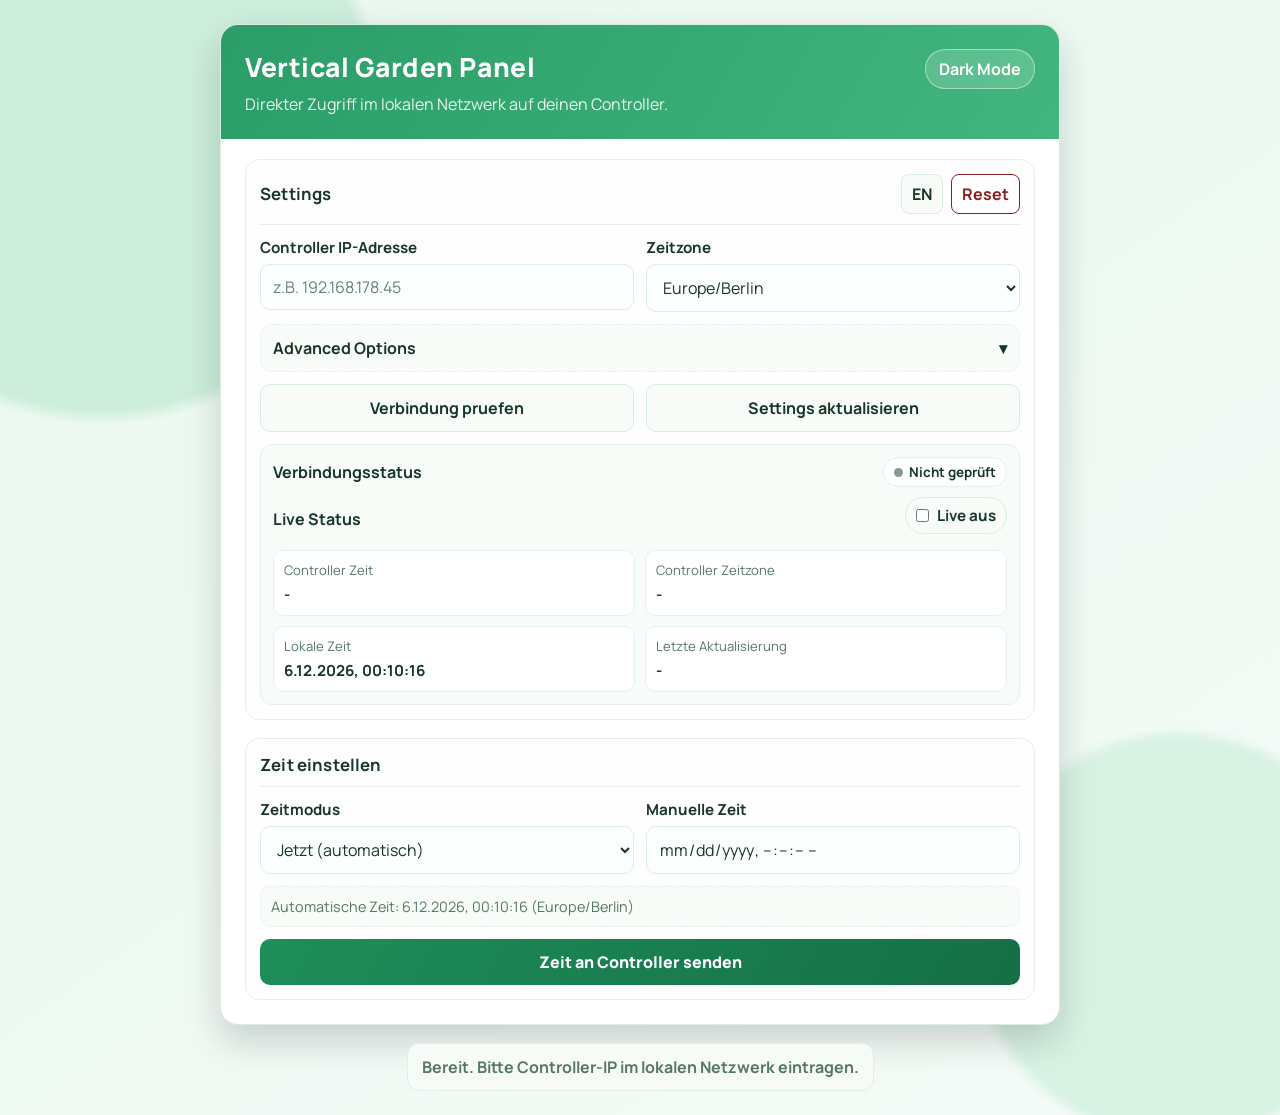
==== vertical-garden-code/frontend/index.html @ 89e0c292 "added frontend code for vertical garden project" ====
<!DOCTYPE html>
<html lang="de">
<head>
    <meta charset="UTF-8">
    <meta name="viewport" content="width=device-width, initial-scale=1.0">
    <title>Vertical Garden Panel</title>
    <link rel="preconnect" href="https://fonts.googleapis.com">
    <link rel="preconnect" href="https://fonts.gstatic.com" crossorigin>
    <link href="https://fonts.googleapis.com/css2?family=Manrope:wght@500;700;800&display=swap" rel="stylesheet">
    <link rel="stylesheet" href="./styles.css">
</head>
<body>
    <section class="panel">
        <header class="panel-header">
            <div class="panel-header-main">
                <h1 id="titleText">Vertical Garden Panel</h1>
                <p id="subtitleText">Direkter Zugriff im lokalen Netzwerk auf deinen Controller.</p>
            </div>
            <button id="themeToggle" class="theme-toggle" type="button">Dark Mode</button>
        </header>

        <main class="panel-body">
            <section class="section">
                <div class="section-title">
                    <h2 id="settingsTitle">Settings</h2>
                    <div class="tools">
                        <button id="languageToggle" class="secondary tiny-button" type="button">DE / EN</button>
                        <button id="resetButton" class="danger-button" type="button">Reset</button>
                    </div>
                </div>

                <div class="row">
                    <div>
                        <label id="ipLabel" for="ipInput">Controller IP-Adresse</label>
                        <input id="ipInput" type="text" placeholder="z.B. 192.168.178.45" autocomplete="off">
                    </div>
                    <div>
                        <label id="timezoneLabel" for="timezoneInput">Zeitzone</label>
                        <select id="timezoneInput"></select>
                    </div>
                </div>

                <div class="advanced-panel">
                    <button id="advancedToggle" class="advanced-toggle" type="button">
                        <strong id="advancedTitle">Advanced Options</strong>
                        <span id="advancedChevron">▾</span>
                    </button>
                    <div id="advancedContent" class="advanced-content" hidden>
                        <div class="row">
                            <label class="port-toggle" for="portEnabled">
                                <input id="portEnabled" type="checkbox">
                                <span id="portEnabledLabel">Custom Port verwenden</span>
                            </label>
                            <div>
                                <label id="portLabel" for="portInput">Custom Port</label>
                                <input id="portInput" type="number" min="1" max="65535" placeholder="80" value="80" disabled>
                            </div>
                        </div>
                        <div class="row">
                            <label class="rate-toggle" for="liveRateEnabled">
                                <input id="liveRateEnabled" type="checkbox">
                                <span id="liveRateEnabledLabel">Eigene Live-Rate verwenden</span>
                            </label>
                            <div>
                                <label id="liveIntervalLabel" for="liveIntervalInput">Live-Intervall (ms)</label>
                                <input id="liveIntervalInput" type="number" min="250" step="50" value="500" disabled>
                            </div>
                        </div>
                    </div>
                </div>

                <div class="row">
                    <button id="connectBtn" class="secondary" type="button">Verbindung prüfen</button>
                    <button id="refreshControllerBtn" class="secondary" type="button">Status aktualisieren</button>
                </div>

                <div class="connection-panel">
                    <div class="connection-row">
                        <strong>Verbindungsstatus</strong>
                        <span id="connectionBadge" class="badge"><span id="connectionDot" class="dot"></span><span id="connectionText">Nicht geprüft</span></span>
                    </div>
                    <div class="live-state">
                        <strong id="liveStatusTitle">Live Status</strong>
                        <label class="pill-toggle" for="liveStatusToggle">
                            <input id="liveStatusToggle" type="checkbox">
                            <span id="liveStatusToggleText">Live aus</span>
                        </label>
                    </div>

                    <div class="controller-grid">
                        <div class="info-card"><span class="k">Controller Zeit</span><span id="ctrlTime" class="v">-</span></div>
                        <div class="info-card"><span class="k">Controller Zeitzone</span><span id="ctrlTimezone" class="v">-</span></div>
                        <div class="info-card"><span class="k">Lokale Zeit</span><span id="ctrlLocal" class="v">-</span></div>
                        <div class="info-card"><span class="k">Letzte Aktualisierung</span><span id="ctrlUpdated" class="v">-</span></div>
                    </div>

                </div>
            </section>

            <section class="section">
                <div class="section-title">
                    <h2 id="timeTitle">Zeit einstellen</h2>
                </div>

                <div class="row">
                    <div>
                        <label id="timeModeLabel" for="timeMode">Zeitmodus</label>
                        <select id="timeMode">
                            <option value="now">Jetzt (automatisch)</option>
                            <option value="manual">Manuell einstellen</option>
                        </select>
                    </div>
                    <div>
                        <label id="manualTimeLabel" for="manualTime">Manuelle Zeit</label>
                        <input id="manualTime" type="datetime-local" step="1" disabled>
                    </div>
                </div>

                <div id="autoNowPreview" class="auto-preview">
                    <span id="autoNowText">Automatische Zeit: -</span>
                </div>

                <div class="row single">
                    <button id="syncBtn" type="button">Zeit an Controller senden</button>
                </div>
            </section>
        </main>
    </section>

    <div id="globalStatus" class="global-status" aria-live="polite">Bereit. Bitte Controller-IP im lokalen Netzwerk eintragen.</div>

    <script src="./app.js"></script>
</body>
</html>
---- vertical-garden-code/frontend/styles.css ----
:root {
    --bg-1: #e9f7ef;
    --bg-2: #f5fbf8;
    --card: #ffffff;
    --text: #183529;
    --subtle: #567768;
    --brand: #1e8e5a;
    --brand-dark: #156f46;
    --border: #d9ede2;
    --line: #e6f1eb;
    --soft: #f7fcf9;
    --field: #fbfffd;
    --bubble-1: #cdeedb;
    --bubble-2: #d8f2e3;
    --ok: #0c7a43;
    --warn: #9a3f13;
    --error: #8b1e1e;
    --dot-idle: #86988f;
    --dot-ok: #1ea65f;
    --dot-error: #d14b4b;
    --status-bg: #f2f9f5;
    --status-border: #d7ecdf;
    --status-warn-bg: #fff7ef;
    --status-warn-border: #f3dbc8;
    --status-error-bg: #fff1f1;
    --status-error-border: #f3d1d1;
    --status-muted-bg: #f6fbf8;
    --status-muted-border: #e2eee8;
}

html[data-theme="dark"] {
    --bg-1: #13221c;
    --bg-2: #111a17;
    --card: #1a2521;
    --text: #e6f2ec;
    --subtle: #a7c1b6;
    --brand: #33a26b;
    --brand-dark: #1f7b4f;
    --border: #2c3c36;
    --line: #2a3933;
    --soft: #1f2b26;
    --field: #24332d;
    --bubble-1: #1d332a;
    --bubble-2: #223a31;
    --ok: #63d79a;
    --warn: #f1b06e;
    --error: #ff9b9b;
    --dot-idle: #8aa499;
    --dot-ok: #6be2a4;
    --dot-error: #ff9b9b;
    --status-bg: #203229;
    --status-border: #2d4438;
    --status-warn-bg: #3a2d1f;
    --status-warn-border: #5d4730;
    --status-error-bg: #3a2121;
    --status-error-border: #5c3232;
    --status-muted-bg: #1d2c26;
    --status-muted-border: #2c4037;
}

* {
    box-sizing: border-box;
}

body {
    margin: 0;
    min-height: 100vh;
    font-family: "Manrope", "Segoe UI", sans-serif;
    color: var(--text);
    background:
        radial-gradient(circle at 8% 12%, var(--bubble-1) 0 18%, transparent 19%),
        radial-gradient(circle at 92% 84%, var(--bubble-2) 0 13%, transparent 14%),
        linear-gradient(145deg, var(--bg-1), var(--bg-2));
    display: grid;
    place-items: center;
    padding: 24px;
}

.panel {
    width: 100%;
    max-width: 840px;
    background: var(--card);
    border: 1px solid var(--border);
    border-radius: 18px;
    box-shadow: 0 16px 36px rgba(10, 30, 20, 0.18);
    overflow: hidden;
}

.panel-header {
    padding: 24px;
    background: linear-gradient(120deg, #2a9d68, #43b67f);
    color: #ffffff;
    display: flex;
    align-items: flex-start;
    justify-content: space-between;
    gap: 14px;
}

.panel-header-main {
    max-width: 620px;
}

.panel-header h1 {
    margin: 0;
    font-size: 1.65rem;
    font-weight: 800;
    letter-spacing: 0.02em;
}

.panel-header p {
    margin: 8px 0 0;
    opacity: 0.9;
}

.theme-toggle {
    width: auto;
    border: 1px solid rgba(255, 255, 255, 0.45);
    background: rgba(255, 255, 255, 0.16);
    color: #ffffff;
    border-radius: 999px;
    padding: 8px 13px;
    font-weight: 700;
}

.theme-toggle:hover {
    filter: brightness(1.08);
}

.panel-body {
    padding: 20px 24px 24px;
    display: grid;
    gap: 18px;
}

.global-status {
    margin: 18px 24px 0;
    border-radius: 12px;
    padding: 12px 14px;
    font-weight: 700;
    background: var(--status-muted-bg);
    border: 1px solid var(--status-muted-border);
    color: var(--subtle);
}

.row {
    display: grid;
    grid-template-columns: 1fr 1fr;
    gap: 12px;
}

.row.three {
    grid-template-columns: 1fr 1fr 1fr;
}

.row.single {
    grid-template-columns: 1fr;
}

label {
    display: block;
    margin-bottom: 6px;
    font-weight: 700;
    font-size: 0.95rem;
}

input,
select,
button {
    width: 100%;
    border-radius: 10px;
    border: 1px solid var(--border);
    font: inherit;
}

input,
select {
    padding: 11px 12px;
    color: var(--text);
    background: var(--field);
}

input::placeholder {
    color: var(--subtle);
    opacity: 0.9;
}

input:focus,
select:focus {
    outline: 2px solid #b8e4cc;
    border-color: #8ed2af;
}

button {
    padding: 12px 14px;
    font-weight: 800;
    border: 0;
    color: #ffffff;
    background: linear-gradient(120deg, var(--brand), var(--brand-dark));
    cursor: pointer;
    transition: transform 0.12s ease, filter 0.12s ease;
}

.secondary {
    color: var(--text);
    background: var(--soft);
    border: 1px solid var(--border);
    font-weight: 700;
}

button:hover {
    transform: translateY(-1px);
    filter: brightness(1.03);
}

button:disabled {
    opacity: 0.7;
    cursor: wait;
    transform: none;
}

.section {
    border: 1px solid var(--line);
    border-radius: 14px;
    padding: 14px;
    display: grid;
    gap: 12px;
    background: color-mix(in srgb, var(--card), var(--soft) 30%);
}

.section-title {
    display: flex;
    align-items: baseline;
    justify-content: space-between;
    gap: 12px;
    padding-bottom: 10px;
    border-bottom: 1px solid var(--line);
}

.section-title h2 {
    margin: 0;
    font-size: 1.05rem;
    letter-spacing: 0.01em;
}

.section-title .tools {
    display: inline-flex;
    align-items: center;
    gap: 8px;
    flex-wrap: wrap;
}

.pill-toggle {
    display: inline-flex;
    align-items: center;
    gap: 8px;
    border: 1px solid var(--border);
    background: var(--soft);
    border-radius: 999px;
    padding: 7px 10px;
    font-weight: 700;
    color: var(--text);
}

.pill-toggle input {
    width: auto;
    margin: 0;
    accent-color: var(--brand);
}

.connection-panel {
    border: 1px solid var(--line);
    background: var(--soft);
    border-radius: 12px;
    padding: 12px;
    display: grid;
    gap: 10px;
}

.connection-row {
    display: flex;
    align-items: center;
    justify-content: space-between;
    gap: 10px;
    flex-wrap: wrap;
}

.badge {
    display: inline-flex;
    align-items: center;
    gap: 6px;
    border-radius: 999px;
    border: 1px solid var(--line);
    background: var(--card);
    padding: 5px 10px;
    font-size: 0.84rem;
    font-weight: 700;
}

.dot {
    width: 9px;
    height: 9px;
    border-radius: 50%;
    background: var(--dot-idle);
}

.dot.ok {
    background: var(--dot-ok);
}

.dot.error {
    background: var(--dot-error);
}

.controller-grid {
    display: grid;
    grid-template-columns: repeat(2, minmax(0, 1fr));
    gap: 10px;
}

.info-card {
    border: 1px solid var(--line);
    border-radius: 10px;
    padding: 10px;
    background: var(--card);
}

.info-card .k {
    display: block;
    color: var(--subtle);
    font-size: 0.82rem;
    margin-bottom: 4px;
}

.info-card .v {
    font-size: 0.95rem;
    font-weight: 700;
    word-break: break-word;
}

.auto-preview {
    border: 1px dashed var(--line);
    border-radius: 10px;
    padding: 10px;
    font-size: 0.9rem;
    color: var(--subtle);
    background: var(--soft);
}

.status {
    border-radius: 10px;
    padding: 11px 12px;
    font-weight: 700;
    background: var(--status-bg);
    border: 1px solid var(--status-border);
    color: var(--ok);
    min-height: 46px;
    display: grid;
    align-content: center;
}

.status.warn {
    background: var(--status-warn-bg);
    border-color: var(--status-warn-border);
    color: var(--warn);
}

.status.error {
    background: var(--status-error-bg);
    border-color: var(--status-error-border);
    color: var(--error);
}

.status.muted {
    color: var(--subtle);
    background: var(--status-muted-bg);
    border-color: var(--status-muted-border);
}

.advanced-panel {
    border: 1px dashed var(--line);
    border-radius: 12px;
    padding: 12px;
    display: grid;
    gap: 12px;
    background: var(--soft);
}

.advanced-toggle {
    display: flex;
    align-items: center;
    justify-content: space-between;
    gap: 12px;
    width: 100%;
    background: transparent;
    color: var(--text);
    border: 0;
    padding: 0;
}

.advanced-content[hidden] {
    display: none;
}

.rate-toggle {
    display: inline-flex;
    align-items: center;
    gap: 8px;
    font-weight: 700;
    color: var(--text);
}

.rate-toggle input {
    width: 16px;
    height: 16px;
    margin: 0;
    accent-color: var(--brand);
}

.port-toggle {
    display: inline-flex;
    align-items: center;
    gap: 8px;
    font-weight: 700;
    color: var(--text);
}

.port-toggle input {
    width: 16px;
    height: 16px;
    margin: 0;
    accent-color: var(--brand);
}

.live-inline {
    display: inline-flex;
    align-items: center;
    gap: 8px;
}

.live-inline input {
    width: auto;
    margin: 0;
    accent-color: var(--brand);
}

.live-state {
    display: flex;
    align-items: center;
    justify-content: space-between;
    gap: 10px;
    flex-wrap: wrap;
}

.tiny-button {
    width: auto;
    justify-self: start;
    padding: 8px 10px;
    border-radius: 8px;
    font-weight: 700;
}

.danger-button {
    width: auto;
    justify-self: start;
    padding: 8px 10px;
    border-radius: 8px;
    font-weight: 700;
    color: var(--error);
    background: transparent;
    border: 1px solid var(--error);
}

@media (max-width: 680px) {
    .row {
        grid-template-columns: 1fr;
    }

    .row.three {
        grid-template-columns: 1fr;
    }

    .controller-grid {
        grid-template-columns: 1fr;
    }

    .panel-header {
        flex-direction: column;
    }
}
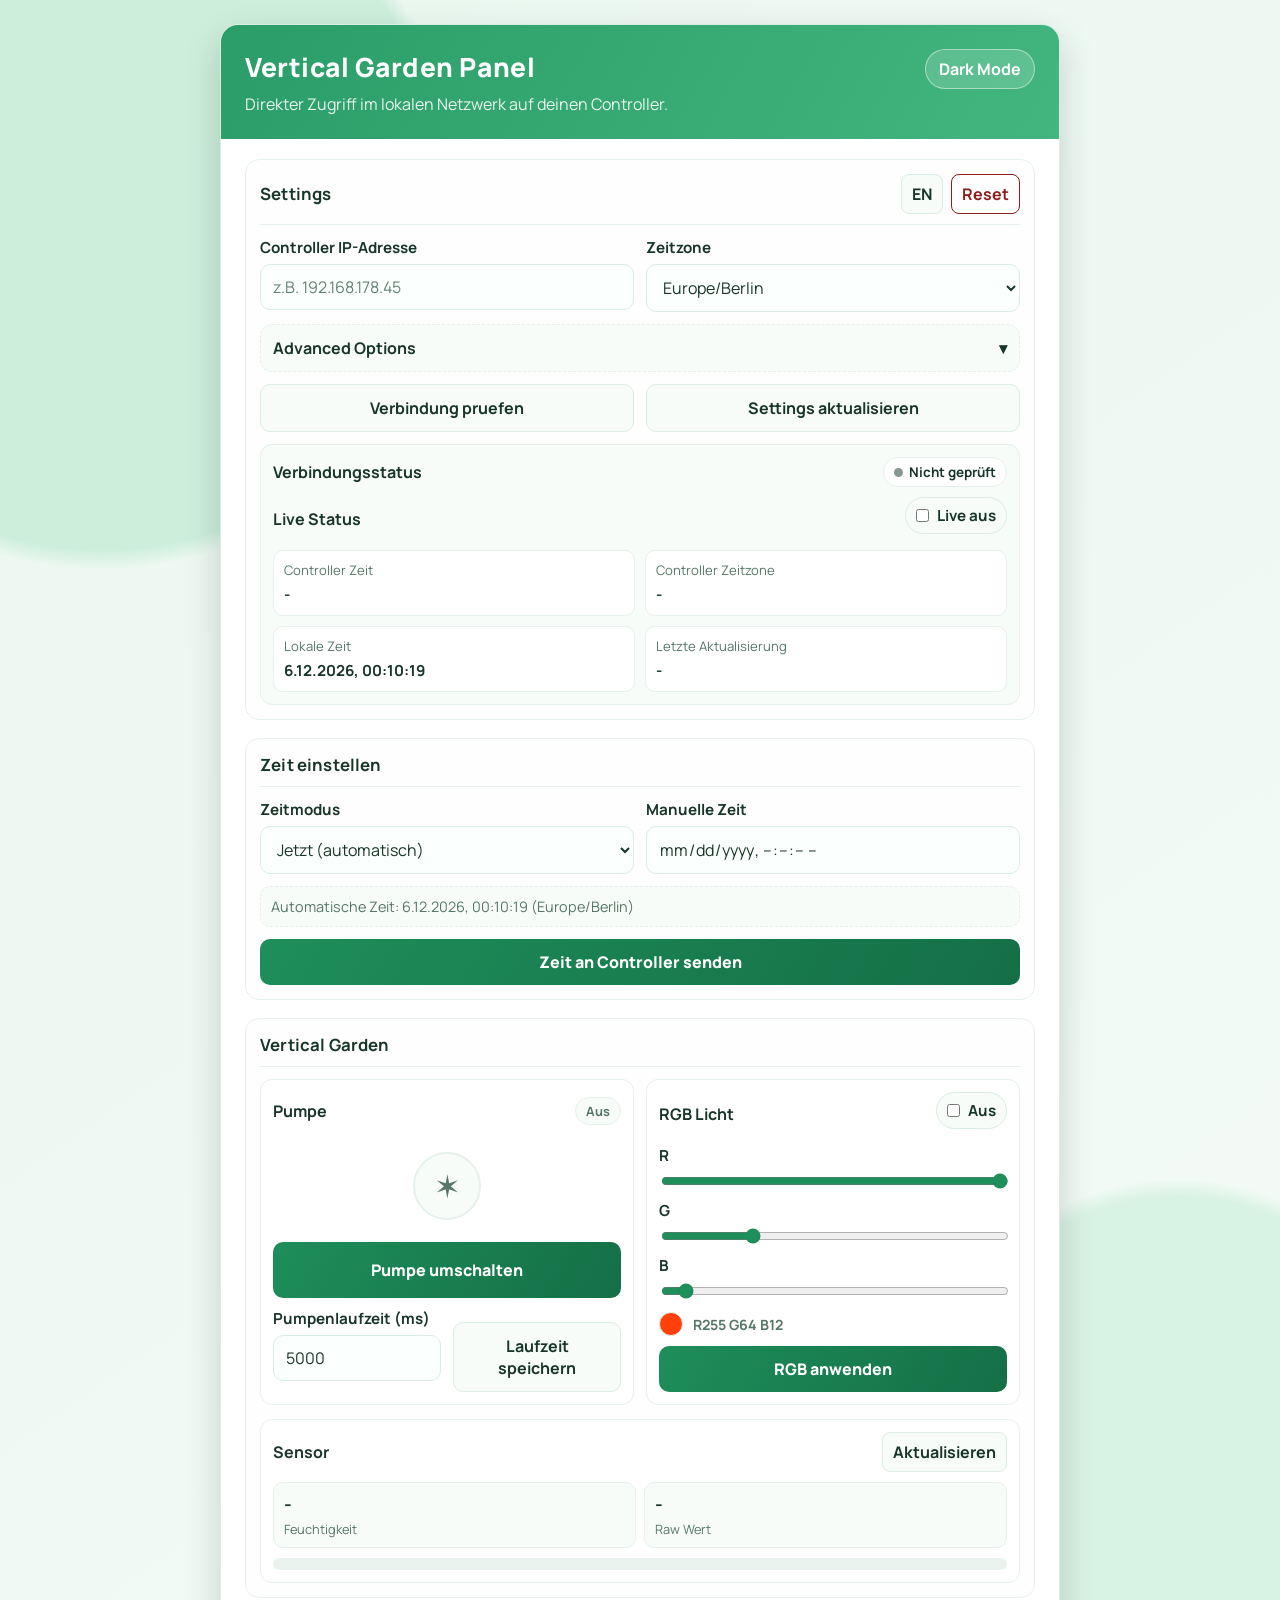
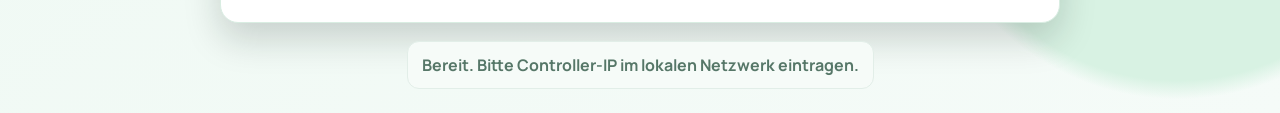
==== commit 980d457f: "rework: update code structure and add new features" ====
--- a/vertical-garden-code/frontend/index.html
+++ b/vertical-garden-code/frontend/index.html
@@ -124,6 +124,75 @@
                     <button id="syncBtn" type="button">Zeit an Controller senden</button>
                 </div>
             </section>
+
+            <section class="section">
+                <div class="section-title">
+                    <h2 id="gardenTitle">Vertical Garden</h2>
+                </div>
+
+                <div class="garden-grid">
+                    <article class="garden-card">
+                        <div class="card-head">
+                            <h3 id="pumpTitle">Pumpe</h3>
+                            <span id="pumpStateBadge" class="state-badge off">Aus</span>
+                        </div>
+                        <div class="pump-visual-wrap">
+                            <div id="pumpFan" class="pump-fan" aria-hidden="true">✶</div>
+                        </div>
+                        <div class="row single">
+                            <button id="pumpToggleBtn" type="button">Pumpe umschalten</button>
+                        </div>
+                        <div class="row">
+                            <div>
+                                <label id="pumpDurationLabel" for="pumpDurationInput">Pumpenlaufzeit (ms)</label>
+                                <input id="pumpDurationInput" type="number" min="1000" max="120000" step="500" value="5000">
+                            </div>
+                            <div class="button-column">
+                                <button id="pumpDurationSaveBtn" class="secondary" type="button">Laufzeit speichern</button>
+                            </div>
+                        </div>
+                    </article>
+
+                    <article class="garden-card">
+                        <div class="card-head">
+                            <h3 id="lightTitle">RGB Licht</h3>
+                            <label class="pill-toggle" for="lightEnabledToggle">
+                                <input id="lightEnabledToggle" type="checkbox">
+                                <span id="lightEnabledText">Aus</span>
+                            </label>
+                        </div>
+
+                        <div class="rgb-grid">
+                            <label for="lightR">R <input id="lightR" type="range" min="0" max="255" value="255"></label>
+                            <label for="lightG">G <input id="lightG" type="range" min="0" max="255" value="64"></label>
+                            <label for="lightB">B <input id="lightB" type="range" min="0" max="255" value="12"></label>
+                        </div>
+
+                        <div class="light-preview-row">
+                            <span id="lightPreview" class="light-preview"></span>
+                            <span id="lightValueText" class="light-values">R255 G64 B12</span>
+                        </div>
+
+                        <div class="row single">
+                            <button id="lightApplyBtn" type="button">RGB anwenden</button>
+                        </div>
+                    </article>
+                </div>
+
+                <article class="garden-card sensor-card">
+                    <div class="card-head">
+                        <h3 id="sensorTitle">Sensor</h3>
+                        <button id="sensorRefreshBtn" class="secondary tiny-button" type="button">Aktualisieren</button>
+                    </div>
+                    <div class="sensor-values">
+                        <div><strong id="moisturePercent">-</strong><span id="moisturePercentLabel">Feuchtigkeit</span></div>
+                        <div><strong id="moistureRaw">-</strong><span id="moistureRawLabel">Raw Wert</span></div>
+                    </div>
+                    <div class="sensor-bar">
+                        <div id="moistureBar" class="sensor-bar-fill" style="width:0%"></div>
+                    </div>
+                </article>
+            </section>
         </main>
     </section>
 
--- a/vertical-garden-code/frontend/styles.css
+++ b/vertical-garden-code/frontend/styles.css
@@ -1,3 +1,4 @@
+/* Theme tokens (light). */
 :root {
     --bg-1: #e9f7ef;
     --bg-2: #f5fbf8;
@@ -28,6 +29,7 @@
     --status-muted-border: #e2eee8;
 }
 
+/* Theme token overrides (dark). */
 html[data-theme="dark"] {
     --bg-1: #13221c;
     --bg-2: #111a17;
@@ -58,6 +60,7 @@
     --status-muted-border: #2c4037;
 }
 
+/* Base layout. */
 * {
     box-sizing: border-box;
 }
@@ -76,6 +79,7 @@
     padding: 24px;
 }
 
+/* Main shell and header. */
 .panel {
     width: 100%;
     max-width: 840px;
@@ -142,6 +146,7 @@
     color: var(--subtle);
 }
 
+/* Generic form controls. */
 .row {
     display: grid;
     grid-template-columns: 1fr 1fr;
@@ -218,6 +223,7 @@
     transform: none;
 }
 
+/* Shared section framing. */
 .section {
     border: 1px solid var(--line);
     border-radius: 14px;
@@ -267,6 +273,7 @@
     accent-color: var(--brand);
 }
 
+/* Connection/status area. */
 .connection-panel {
     border: 1px solid var(--line);
     background: var(--soft);
@@ -311,6 +318,7 @@
     background: var(--dot-error);
 }
 
+/* Controller info cards. */
 .controller-grid {
     display: grid;
     grid-template-columns: repeat(2, minmax(0, 1fr));
@@ -346,6 +354,7 @@
     background: var(--soft);
 }
 
+/* Status message variants. */
 .status {
     border-radius: 10px;
     padding: 11px 12px;
@@ -376,6 +385,7 @@
     border-color: var(--status-muted-border);
 }
 
+/* Advanced settings area. */
 .advanced-panel {
     border: 1px dashed var(--line);
     border-radius: 12px;
@@ -409,6 +419,173 @@
     color: var(--text);
 }
 
+.garden-grid {
+    display: grid;
+    grid-template-columns: repeat(2, minmax(0, 1fr));
+    gap: 12px;
+}
+
+.garden-card {
+    border: 1px solid var(--line);
+    border-radius: 12px;
+    background: var(--card);
+    padding: 12px;
+    display: grid;
+    gap: 10px;
+}
+
+.card-head {
+    display: flex;
+    align-items: center;
+    justify-content: space-between;
+    gap: 12px;
+}
+
+.card-head h3 {
+    margin: 0;
+    font-size: 1rem;
+}
+
+.state-badge {
+    padding: 4px 10px;
+    border-radius: 999px;
+    border: 1px solid var(--line);
+    font-size: 0.8rem;
+    font-weight: 700;
+}
+
+.state-badge.on {
+    color: var(--ok);
+    background: color-mix(in srgb, var(--ok), transparent 88%);
+}
+
+.state-badge.off {
+    color: var(--subtle);
+    background: var(--soft);
+}
+
+.pump-visual-wrap {
+    display: grid;
+    place-items: center;
+    padding: 6px 0;
+}
+
+.pump-fan {
+    width: 68px;
+    height: 68px;
+    border-radius: 50%;
+    border: 2px solid var(--line);
+    display: grid;
+    place-items: center;
+    font-size: 2rem;
+    color: var(--subtle);
+    background: var(--soft);
+    transition: color 0.2s ease, border-color 0.2s ease;
+}
+
+.pump-fan.on {
+    color: var(--ok);
+    border-color: color-mix(in srgb, var(--ok), var(--line) 35%);
+    animation: spin-fan 0.9s linear infinite;
+}
+
+@keyframes spin-fan {
+    from { transform: rotate(0deg); }
+    to { transform: rotate(360deg); }
+}
+
+.button-column {
+    display: grid;
+    align-content: end;
+}
+
+.rgb-grid {
+    display: grid;
+    gap: 8px;
+}
+
+.rgb-grid label {
+    margin: 0;
+    display: grid;
+    gap: 4px;
+}
+
+.rgb-grid input[type="range"] {
+    accent-color: var(--brand);
+    padding: 0;
+}
+
+.light-preview-row {
+    display: flex;
+    align-items: center;
+    gap: 10px;
+}
+
+.light-preview {
+    width: 24px;
+    height: 24px;
+    border-radius: 50%;
+    border: 1px solid var(--line);
+    background: rgb(255, 64, 12);
+    display: inline-block;
+}
+
+.light-values {
+    font-size: 0.88rem;
+    color: var(--subtle);
+    font-weight: 700;
+}
+
+.sensor-card {
+    margin-top: 2px;
+}
+
+.sensor-values {
+    display: grid;
+    grid-template-columns: repeat(2, minmax(0, 1fr));
+    gap: 8px;
+}
+
+.sensor-values div {
+    border: 1px solid var(--line);
+    border-radius: 10px;
+    padding: 8px 10px;
+    background: var(--soft);
+}
+
+.sensor-values strong {
+    display: block;
+    font-size: 1.15rem;
+}
+
+.sensor-values span {
+    color: var(--subtle);
+    font-size: 0.8rem;
+}
+
+.sensor-bar {
+    width: 100%;
+    height: 12px;
+    border-radius: 999px;
+    background: color-mix(in srgb, var(--line), transparent 20%);
+    overflow: hidden;
+}
+
+.sensor-bar-fill {
+    height: 100%;
+    width: 0;
+    background: linear-gradient(90deg, #f59e0b, #22c55e);
+    transition: width 0.22s ease;
+}
+
+@media (max-width: 860px) {
+    .garden-grid,
+    .row,
+    .controller-grid {
+        grid-template-columns: 1fr;
+    }
+}
+
 .rate-toggle input {
     width: 16px;
     height: 16px;
@@ -451,6 +628,7 @@
     flex-wrap: wrap;
 }
 
+/* Utility button styles. */
 .tiny-button {
     width: auto;
     justify-self: start;
@@ -470,6 +648,7 @@
     border: 1px solid var(--error);
 }
 
+/* Responsive layout tweaks. */
 @media (max-width: 680px) {
     .row {
         grid-template-columns: 1fr;
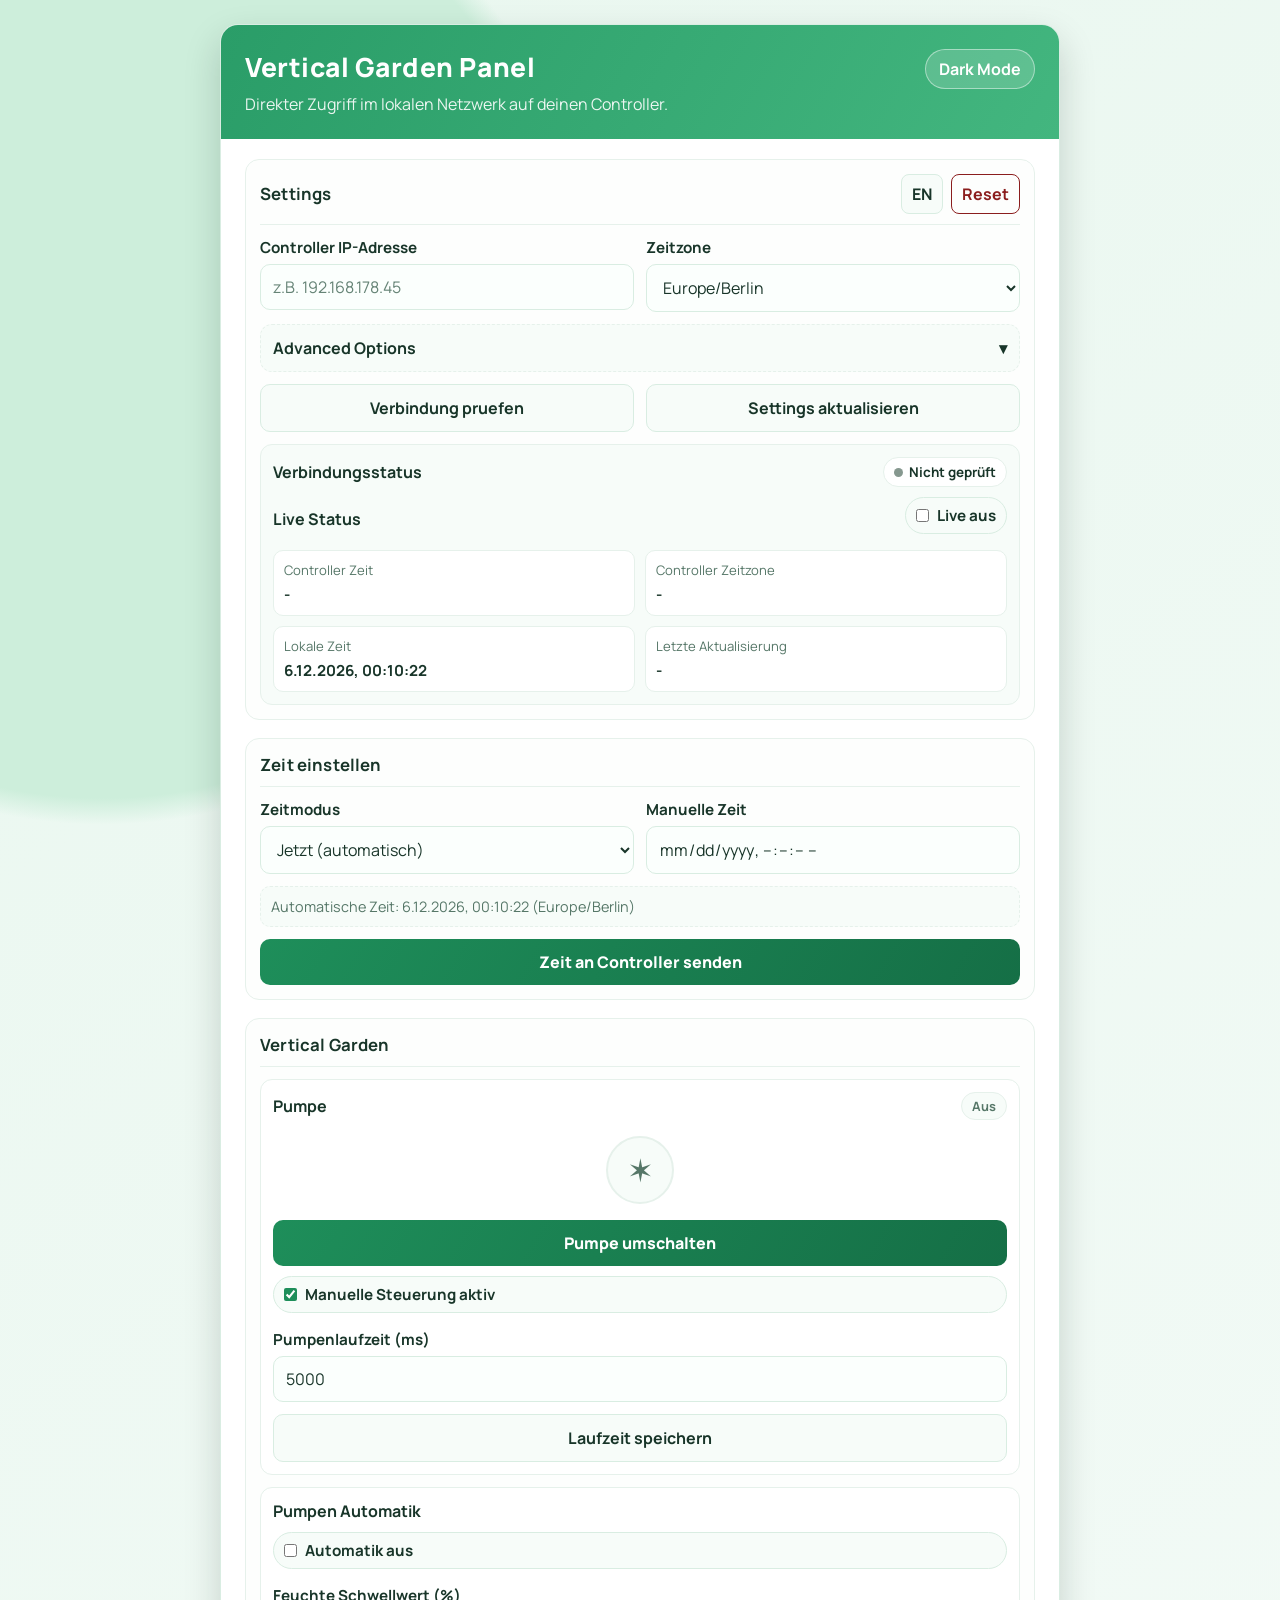
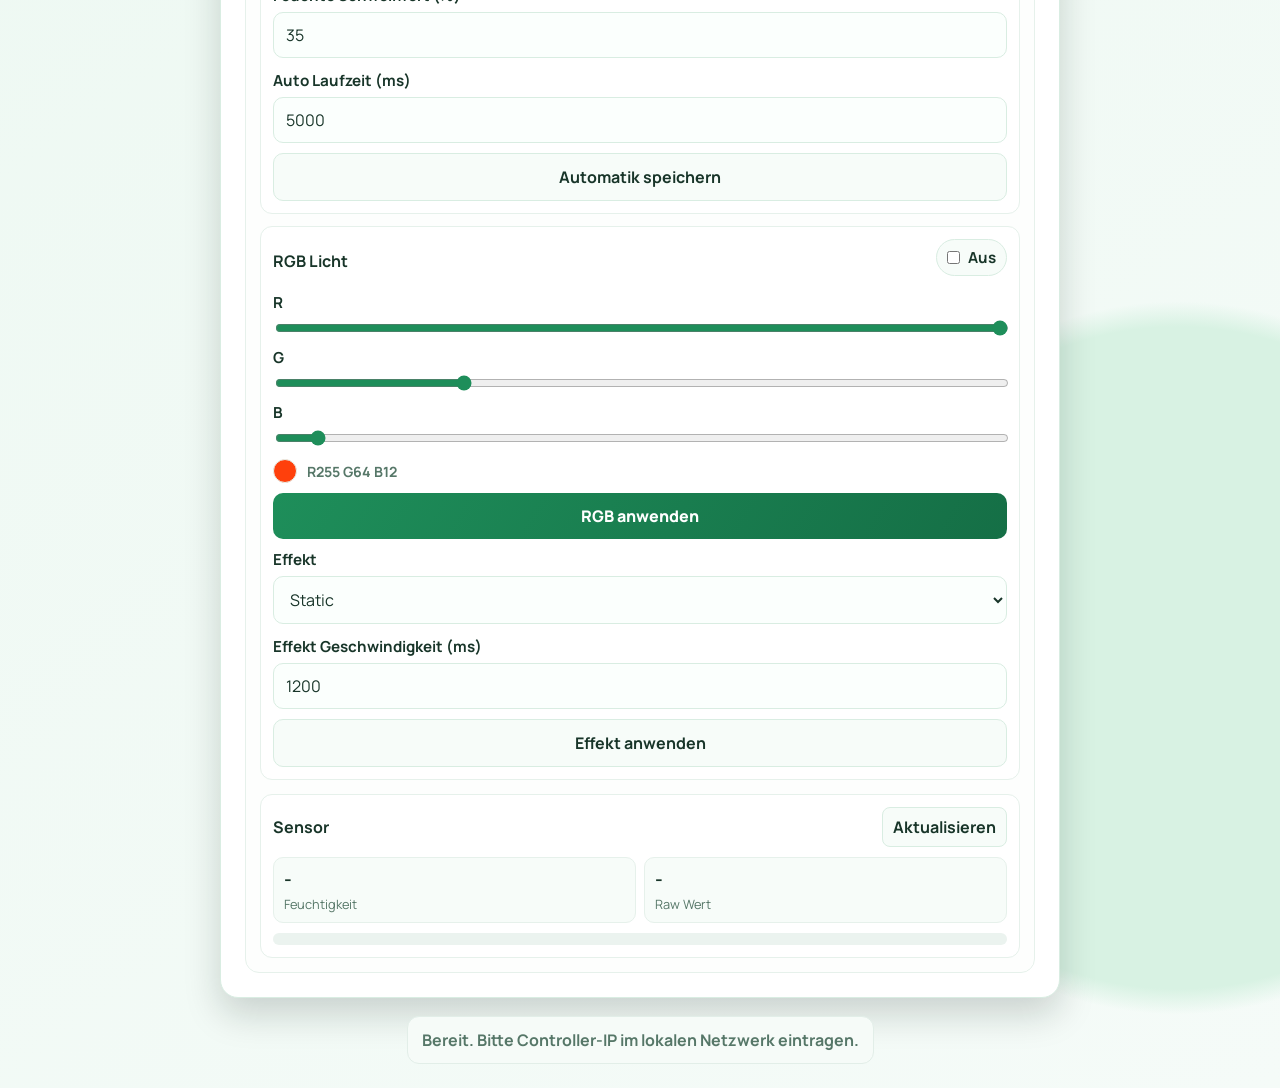
==== commit 9e66d7f0: "fix: update the code to make it more efficient and user-friendly" ====
--- a/vertical-garden-code/frontend/index.html
+++ b/vertical-garden-code/frontend/index.html
@@ -142,6 +142,10 @@
                         <div class="row single">
                             <button id="pumpToggleBtn" type="button">Pumpe umschalten</button>
                         </div>
+                        <label class="pill-toggle" for="manualPumpControlToggle">
+                            <input id="manualPumpControlToggle" type="checkbox" checked>
+                            <span id="manualPumpControlText">Manuelle Steuerung aktiv</span>
+                        </label>
                         <div class="row">
                             <div>
                                 <label id="pumpDurationLabel" for="pumpDurationInput">Pumpenlaufzeit (ms)</label>
@@ -150,6 +154,29 @@
                             <div class="button-column">
                                 <button id="pumpDurationSaveBtn" class="secondary" type="button">Laufzeit speichern</button>
                             </div>
+                        </div>
+                    </article>
+
+                    <article class="garden-card">
+                        <div class="card-head">
+                            <h3 id="pumpAutoTitle">Pumpen Automatik</h3>
+                        </div>
+                        <label class="pill-toggle" for="autoPumpEnabledToggle">
+                            <input id="autoPumpEnabledToggle" type="checkbox">
+                            <span id="autoPumpEnabledText">Automatik aus</span>
+                        </label>
+                        <div class="row">
+                            <div>
+                                <label for="moistureThresholdInput">Feuchte Schwellwert (%)</label>
+                                <input id="moistureThresholdInput" type="number" min="0" max="100" step="1" value="35">
+                            </div>
+                            <div>
+                                <label for="autoPumpDurationInput">Auto Laufzeit (ms)</label>
+                                <input id="autoPumpDurationInput" type="number" min="1000" max="120000" step="500" value="5000">
+                            </div>
+                        </div>
+                        <div class="row single">
+                            <button id="gardenSettingsSaveBtn" class="secondary" type="button">Automatik speichern</button>
                         </div>
                     </article>
 
@@ -176,6 +203,25 @@
                         <div class="row single">
                             <button id="lightApplyBtn" type="button">RGB anwenden</button>
                         </div>
+
+                        <div class="row">
+                            <div>
+                                <label for="lightEffectSelect">Effekt</label>
+                                <select id="lightEffectSelect">
+                                    <option value="static">Static</option>
+                                    <option value="blink">Blink</option>
+                                    <option value="breathe">Breathe</option>
+                                    <option value="rainbow">Rainbow</option>
+                                </select>
+                            </div>
+                            <div>
+                                <label for="lightEffectSpeedInput">Effekt Geschwindigkeit (ms)</label>
+                                <input id="lightEffectSpeedInput" type="number" min="120" max="10000" step="10" value="1200">
+                            </div>
+                        </div>
+                        <div class="row single">
+                            <button id="lightEffectApplyBtn" class="secondary" type="button">Effekt anwenden</button>
+                        </div>
                     </article>
                 </div>
 
--- a/vertical-garden-code/frontend/styles.css
+++ b/vertical-garden-code/frontend/styles.css
@@ -421,8 +421,12 @@
 
 .garden-grid {
     display: grid;
-    grid-template-columns: repeat(2, minmax(0, 1fr));
+    grid-template-columns: 1fr;
     gap: 12px;
+}
+
+.garden-card .row {
+    grid-template-columns: 1fr;
 }
 
 .garden-card {
@@ -496,7 +500,7 @@
 
 .button-column {
     display: grid;
-    align-content: end;
+    align-content: start;
 }
 
 .rgb-grid {
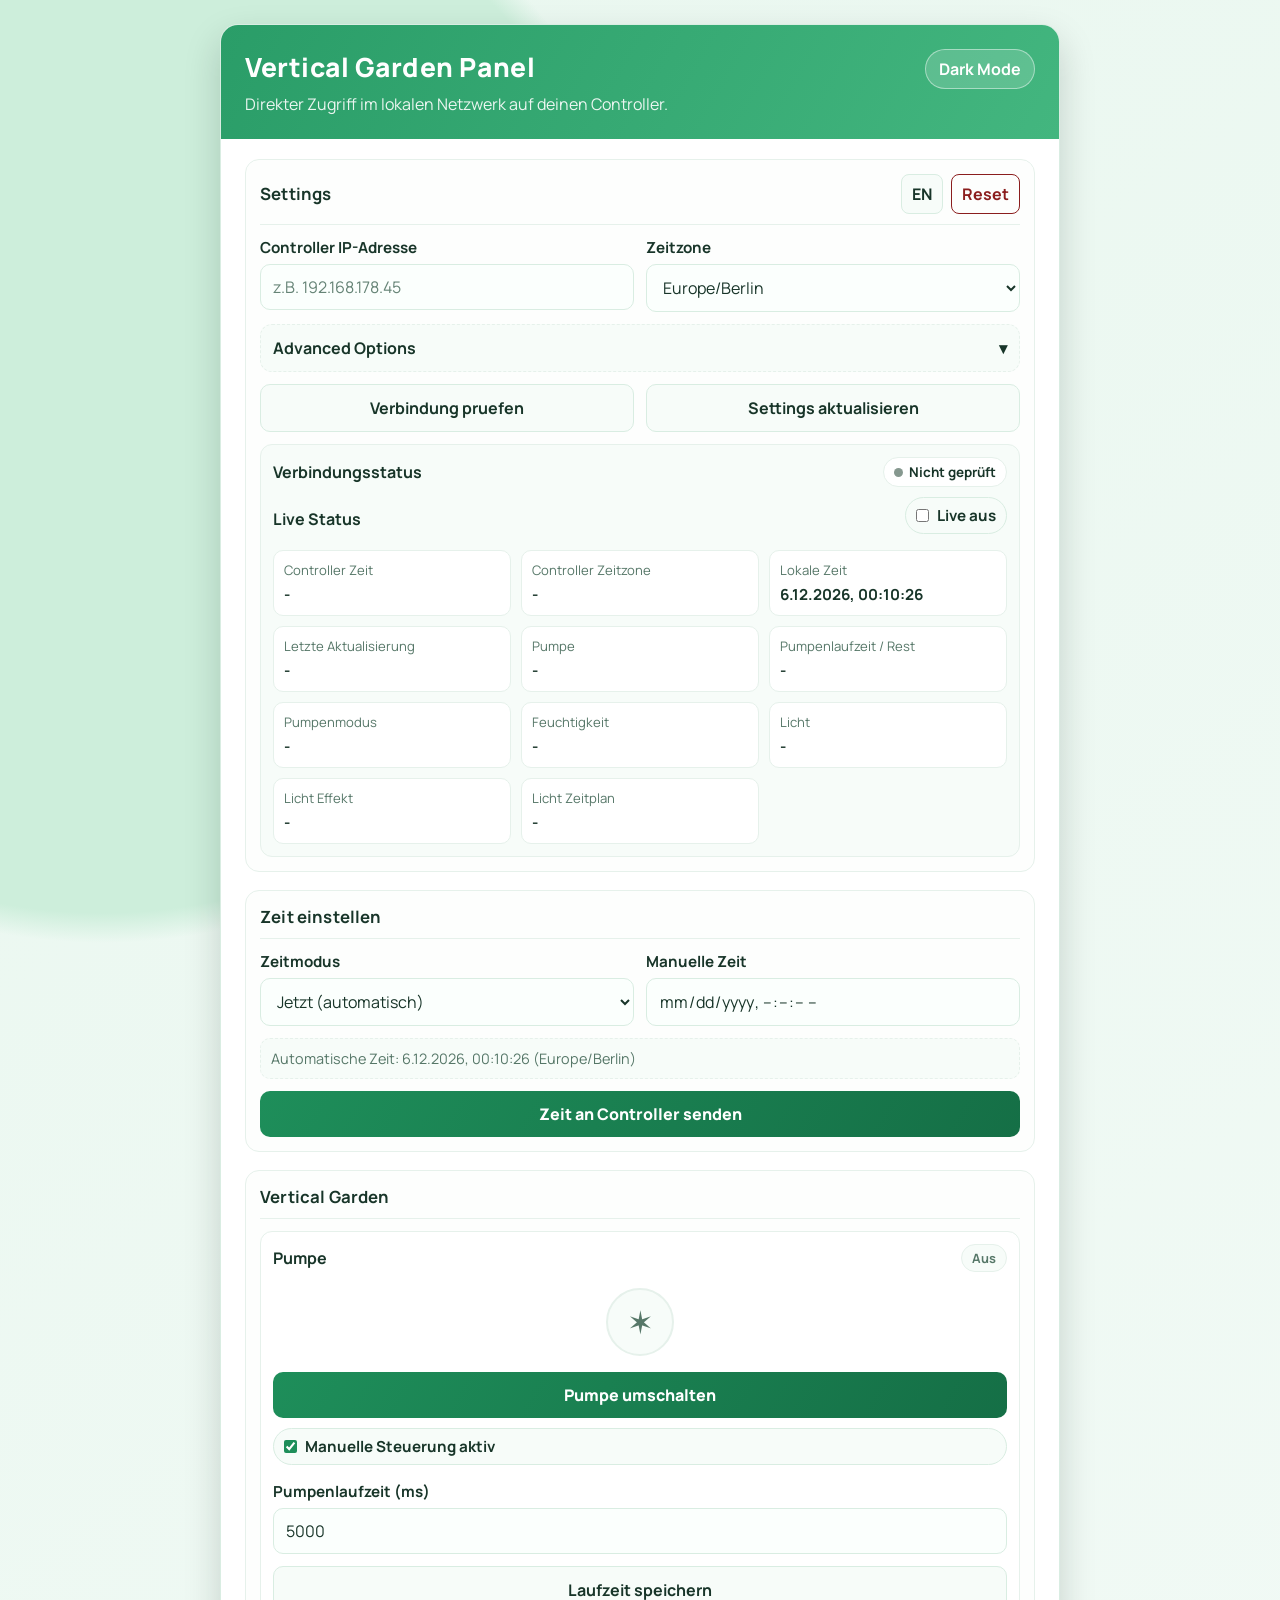
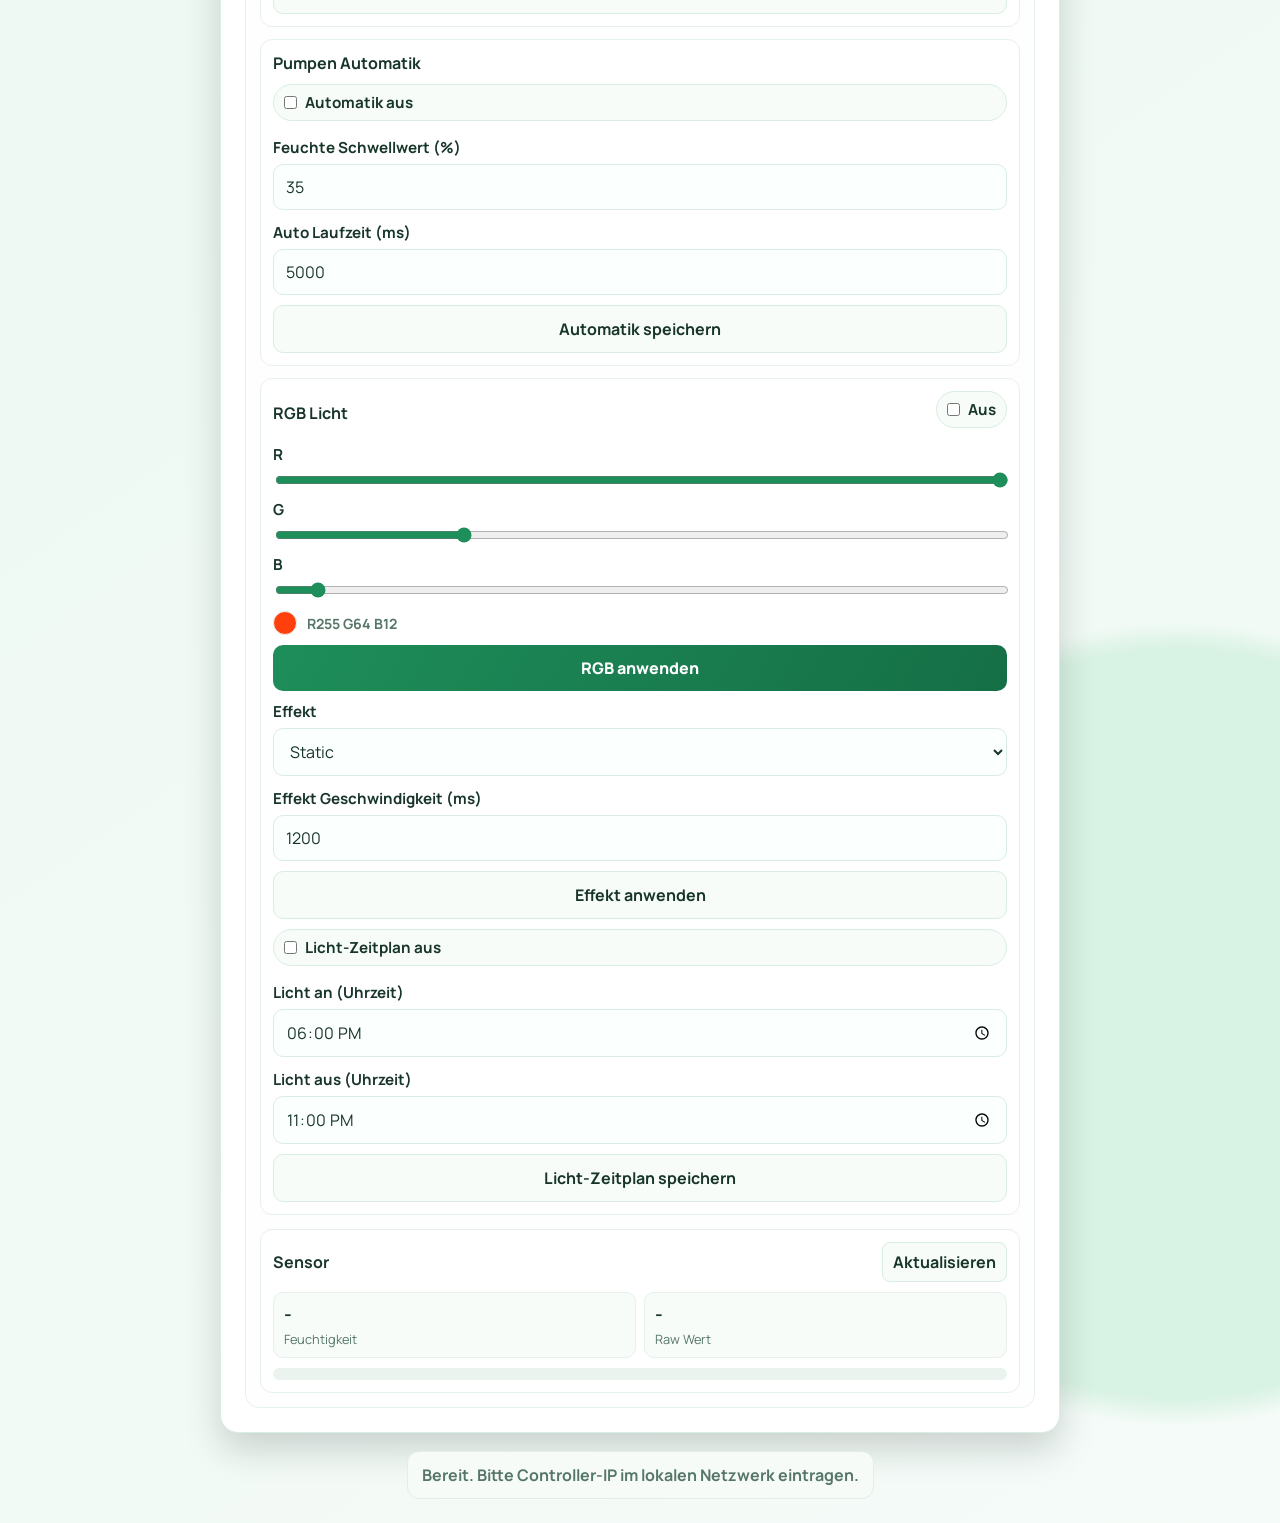
==== commit f0d684b7: "UPDATE: new functionality" ====
--- a/vertical-garden-code/frontend/index.html
+++ b/vertical-garden-code/frontend/index.html
@@ -92,6 +92,13 @@
                         <div class="info-card"><span class="k">Controller Zeitzone</span><span id="ctrlTimezone" class="v">-</span></div>
                         <div class="info-card"><span class="k">Lokale Zeit</span><span id="ctrlLocal" class="v">-</span></div>
                         <div class="info-card"><span class="k">Letzte Aktualisierung</span><span id="ctrlUpdated" class="v">-</span></div>
+                        <div class="info-card"><span class="k">Pumpe</span><span id="statusPump" class="v">-</span></div>
+                        <div class="info-card"><span class="k">Pumpenlaufzeit / Rest</span><span id="statusPumpDuration" class="v">-</span></div>
+                        <div class="info-card"><span class="k">Pumpenmodus</span><span id="statusPumpMode" class="v">-</span></div>
+                        <div class="info-card"><span class="k">Feuchtigkeit</span><span id="statusMoisture" class="v">-</span></div>
+                        <div class="info-card"><span class="k">Licht</span><span id="statusLight" class="v">-</span></div>
+                        <div class="info-card"><span class="k">Licht Effekt</span><span id="statusLightEffect" class="v">-</span></div>
+                        <div class="info-card"><span class="k">Licht Zeitplan</span><span id="statusLightSchedule" class="v">-</span></div>
                     </div>
 
                 </div>
@@ -222,6 +229,24 @@
                         <div class="row single">
                             <button id="lightEffectApplyBtn" class="secondary" type="button">Effekt anwenden</button>
                         </div>
+
+                        <label class="pill-toggle" for="lightScheduleEnabledToggle">
+                            <input id="lightScheduleEnabledToggle" type="checkbox">
+                            <span id="lightScheduleEnabledText">Licht-Zeitplan aus</span>
+                        </label>
+                        <div class="row">
+                            <div>
+                                <label for="lightOnTimeInput">Licht an (Uhrzeit)</label>
+                                <input id="lightOnTimeInput" type="time" value="18:00">
+                            </div>
+                            <div>
+                                <label for="lightOffTimeInput">Licht aus (Uhrzeit)</label>
+                                <input id="lightOffTimeInput" type="time" value="23:00">
+                            </div>
+                        </div>
+                        <div class="row single">
+                            <button id="lightScheduleSaveBtn" class="secondary" type="button">Licht-Zeitplan speichern</button>
+                        </div>
                     </article>
                 </div>
 
--- a/vertical-garden-code/frontend/styles.css
+++ b/vertical-garden-code/frontend/styles.css
@@ -321,7 +321,7 @@
 /* Controller info cards. */
 .controller-grid {
     display: grid;
-    grid-template-columns: repeat(2, minmax(0, 1fr));
+    grid-template-columns: repeat(3, minmax(0, 1fr));
     gap: 10px;
 }
 
@@ -586,7 +586,7 @@
     .garden-grid,
     .row,
     .controller-grid {
-        grid-template-columns: 1fr;
+        grid-template-columns: repeat(2, minmax(0, 1fr));
     }
 }
 
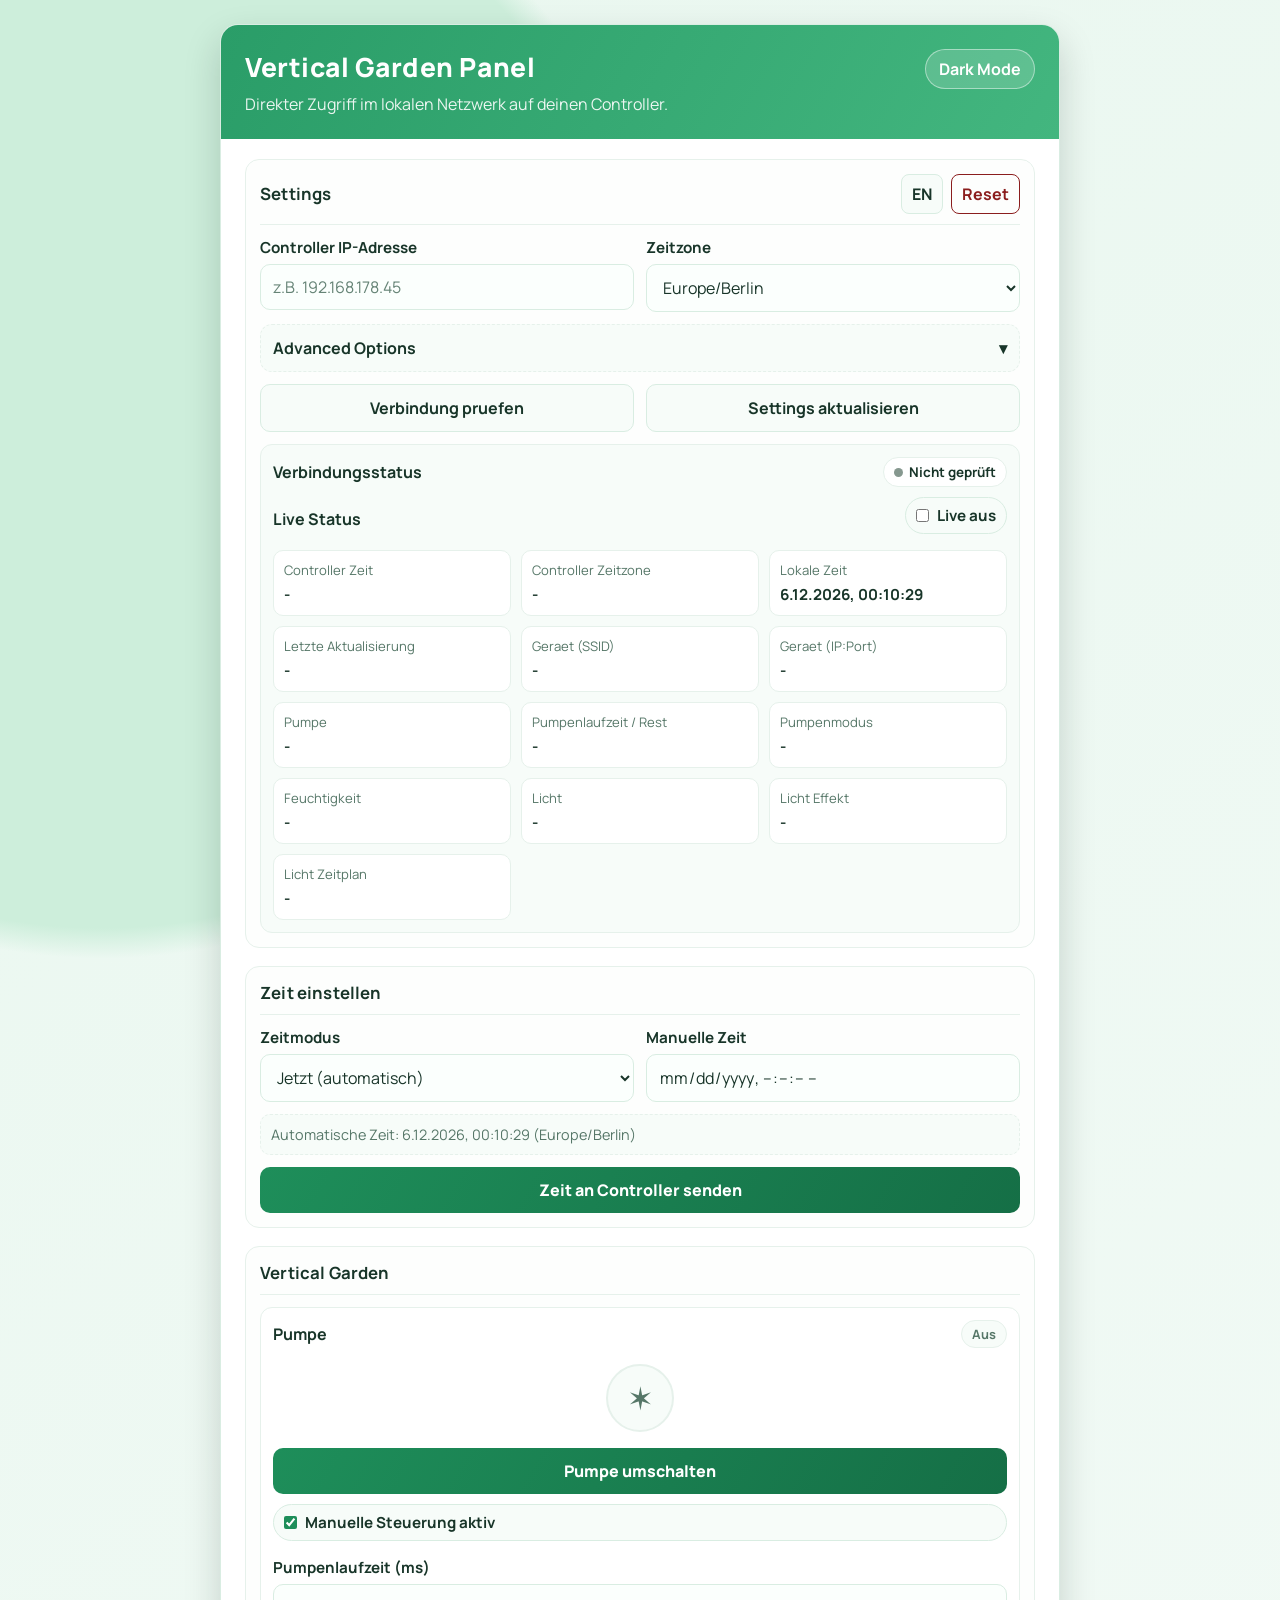
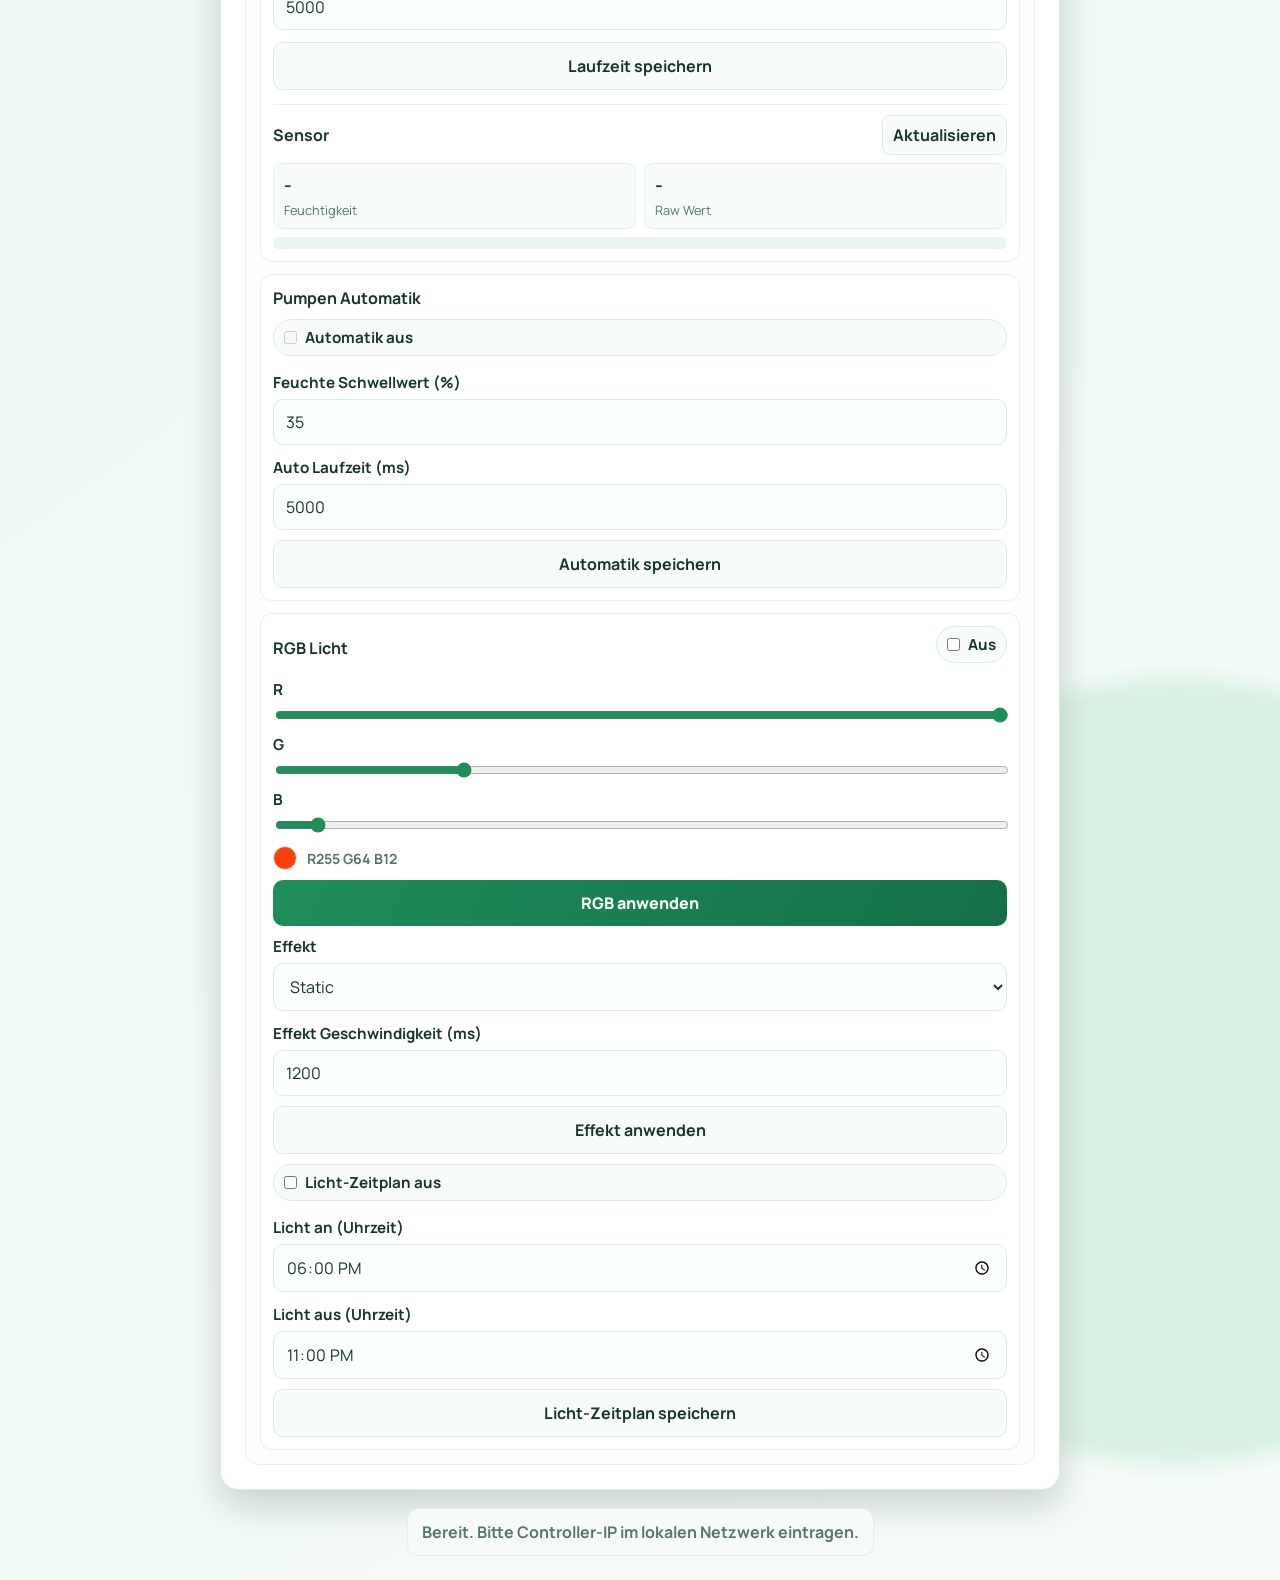
==== commit 93c20699: "update" ====
--- a/vertical-garden-code/frontend/index.html
+++ b/vertical-garden-code/frontend/index.html
@@ -92,6 +92,8 @@
                         <div class="info-card"><span class="k">Controller Zeitzone</span><span id="ctrlTimezone" class="v">-</span></div>
                         <div class="info-card"><span class="k">Lokale Zeit</span><span id="ctrlLocal" class="v">-</span></div>
                         <div class="info-card"><span class="k">Letzte Aktualisierung</span><span id="ctrlUpdated" class="v">-</span></div>
+                        <div class="info-card"><span class="k">Geraet (SSID)</span><span id="statusDeviceSsid" class="v">-</span></div>
+                        <div class="info-card"><span class="k">Geraet (IP:Port)</span><span id="statusDeviceIp" class="v">-</span></div>
                         <div class="info-card"><span class="k">Pumpe</span><span id="statusPump" class="v">-</span></div>
                         <div class="info-card"><span class="k">Pumpenlaufzeit / Rest</span><span id="statusPumpDuration" class="v">-</span></div>
                         <div class="info-card"><span class="k">Pumpenmodus</span><span id="statusPumpMode" class="v">-</span></div>
@@ -162,6 +164,20 @@
                                 <button id="pumpDurationSaveBtn" class="secondary" type="button">Laufzeit speichern</button>
                             </div>
                         </div>
+
+                        <div class="sensor-in-pump">
+                            <div class="card-head">
+                                <h3 id="sensorTitle">Sensor</h3>
+                                <button id="sensorRefreshBtn" class="secondary tiny-button" type="button">Aktualisieren</button>
+                            </div>
+                            <div class="sensor-values">
+                                <div><strong id="moisturePercent">-</strong><span id="moisturePercentLabel">Feuchtigkeit</span></div>
+                                <div><strong id="moistureRaw">-</strong><span id="moistureRawLabel">Raw Wert</span></div>
+                            </div>
+                            <div class="sensor-bar">
+                                <div id="moistureBar" class="sensor-bar-fill" style="width:0%"></div>
+                            </div>
+                        </div>
                     </article>
 
                     <article class="garden-card">
@@ -250,19 +266,6 @@
                     </article>
                 </div>
 
-                <article class="garden-card sensor-card">
-                    <div class="card-head">
-                        <h3 id="sensorTitle">Sensor</h3>
-                        <button id="sensorRefreshBtn" class="secondary tiny-button" type="button">Aktualisieren</button>
-                    </div>
-                    <div class="sensor-values">
-                        <div><strong id="moisturePercent">-</strong><span id="moisturePercentLabel">Feuchtigkeit</span></div>
-                        <div><strong id="moistureRaw">-</strong><span id="moistureRawLabel">Raw Wert</span></div>
-                    </div>
-                    <div class="sensor-bar">
-                        <div id="moistureBar" class="sensor-bar-fill" style="width:0%"></div>
-                    </div>
-                </article>
             </section>
         </main>
     </section>
--- a/vertical-garden-code/frontend/styles.css
+++ b/vertical-garden-code/frontend/styles.css
@@ -544,6 +544,14 @@
     margin-top: 2px;
 }
 
+.sensor-in-pump {
+    margin-top: 4px;
+    border-top: 1px solid var(--line);
+    padding-top: 10px;
+    display: grid;
+    gap: 8px;
+}
+
 .sensor-values {
     display: grid;
     grid-template-columns: repeat(2, minmax(0, 1fr));
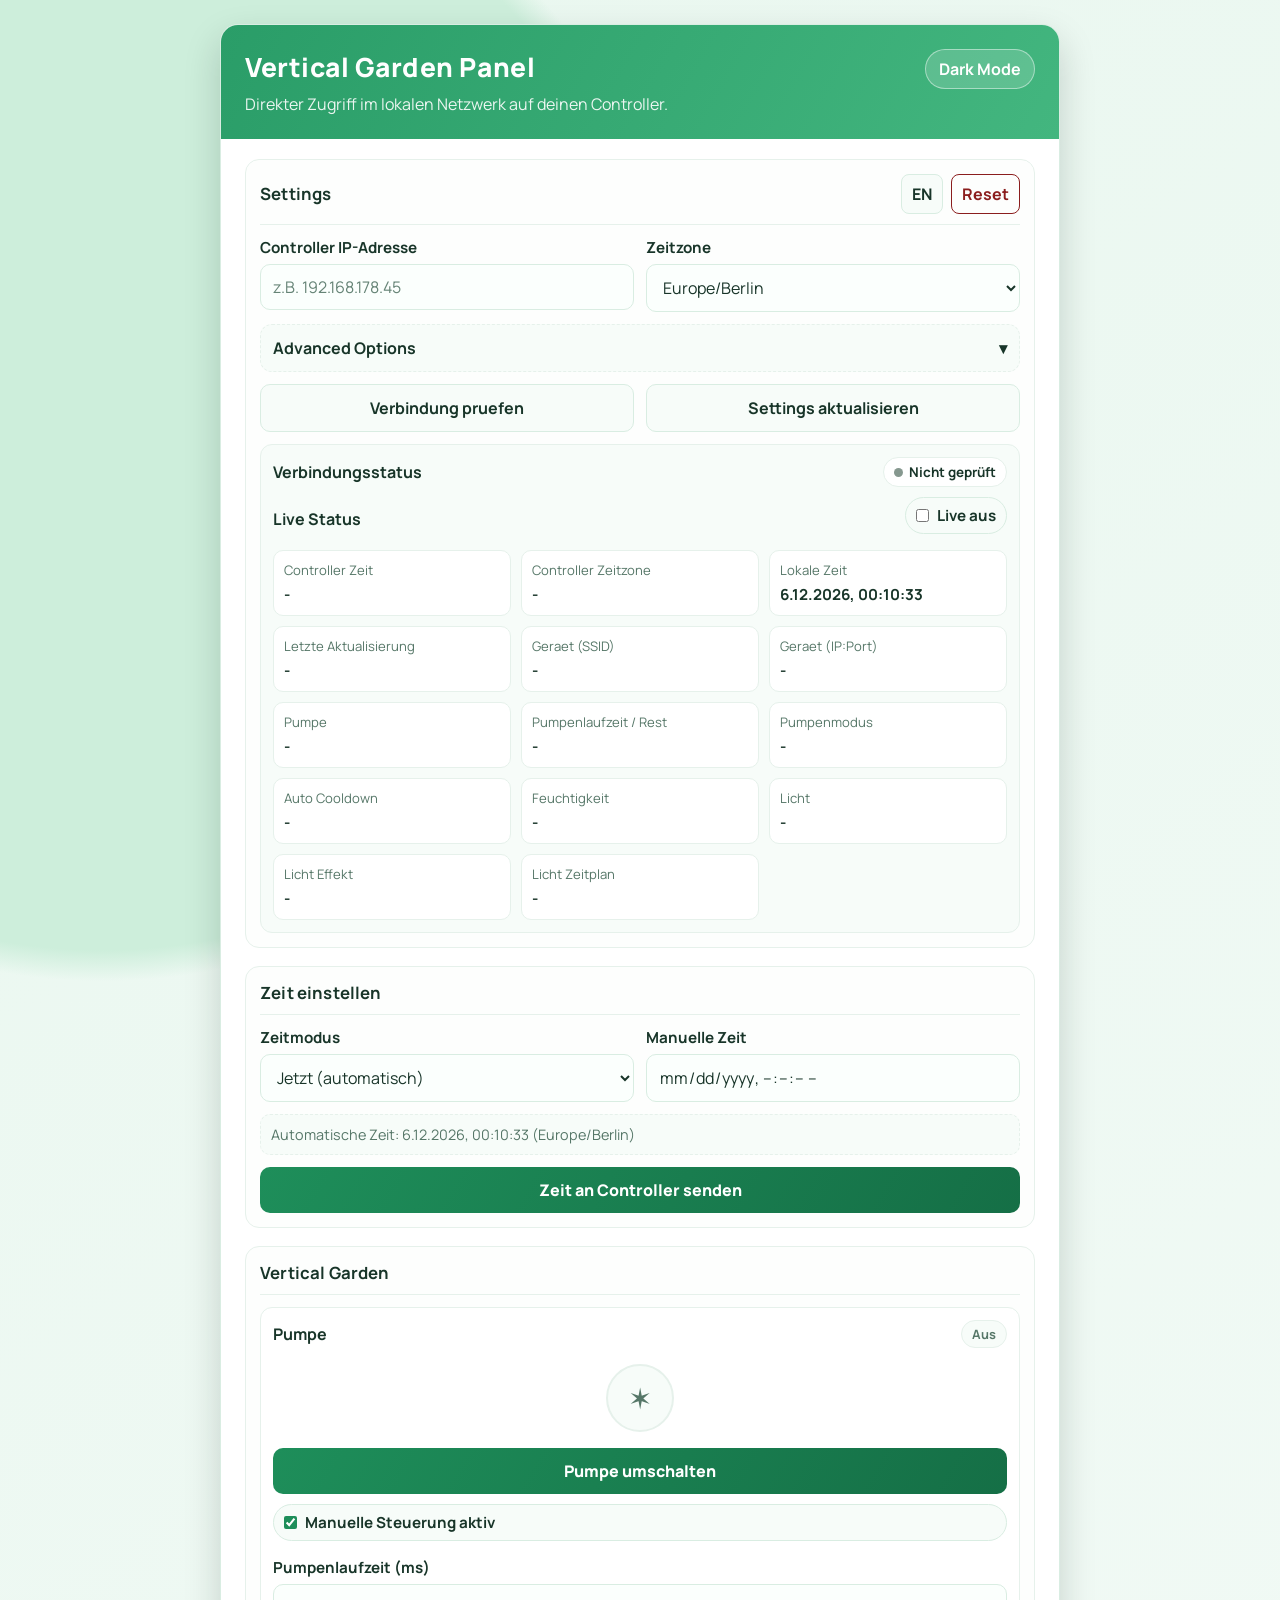
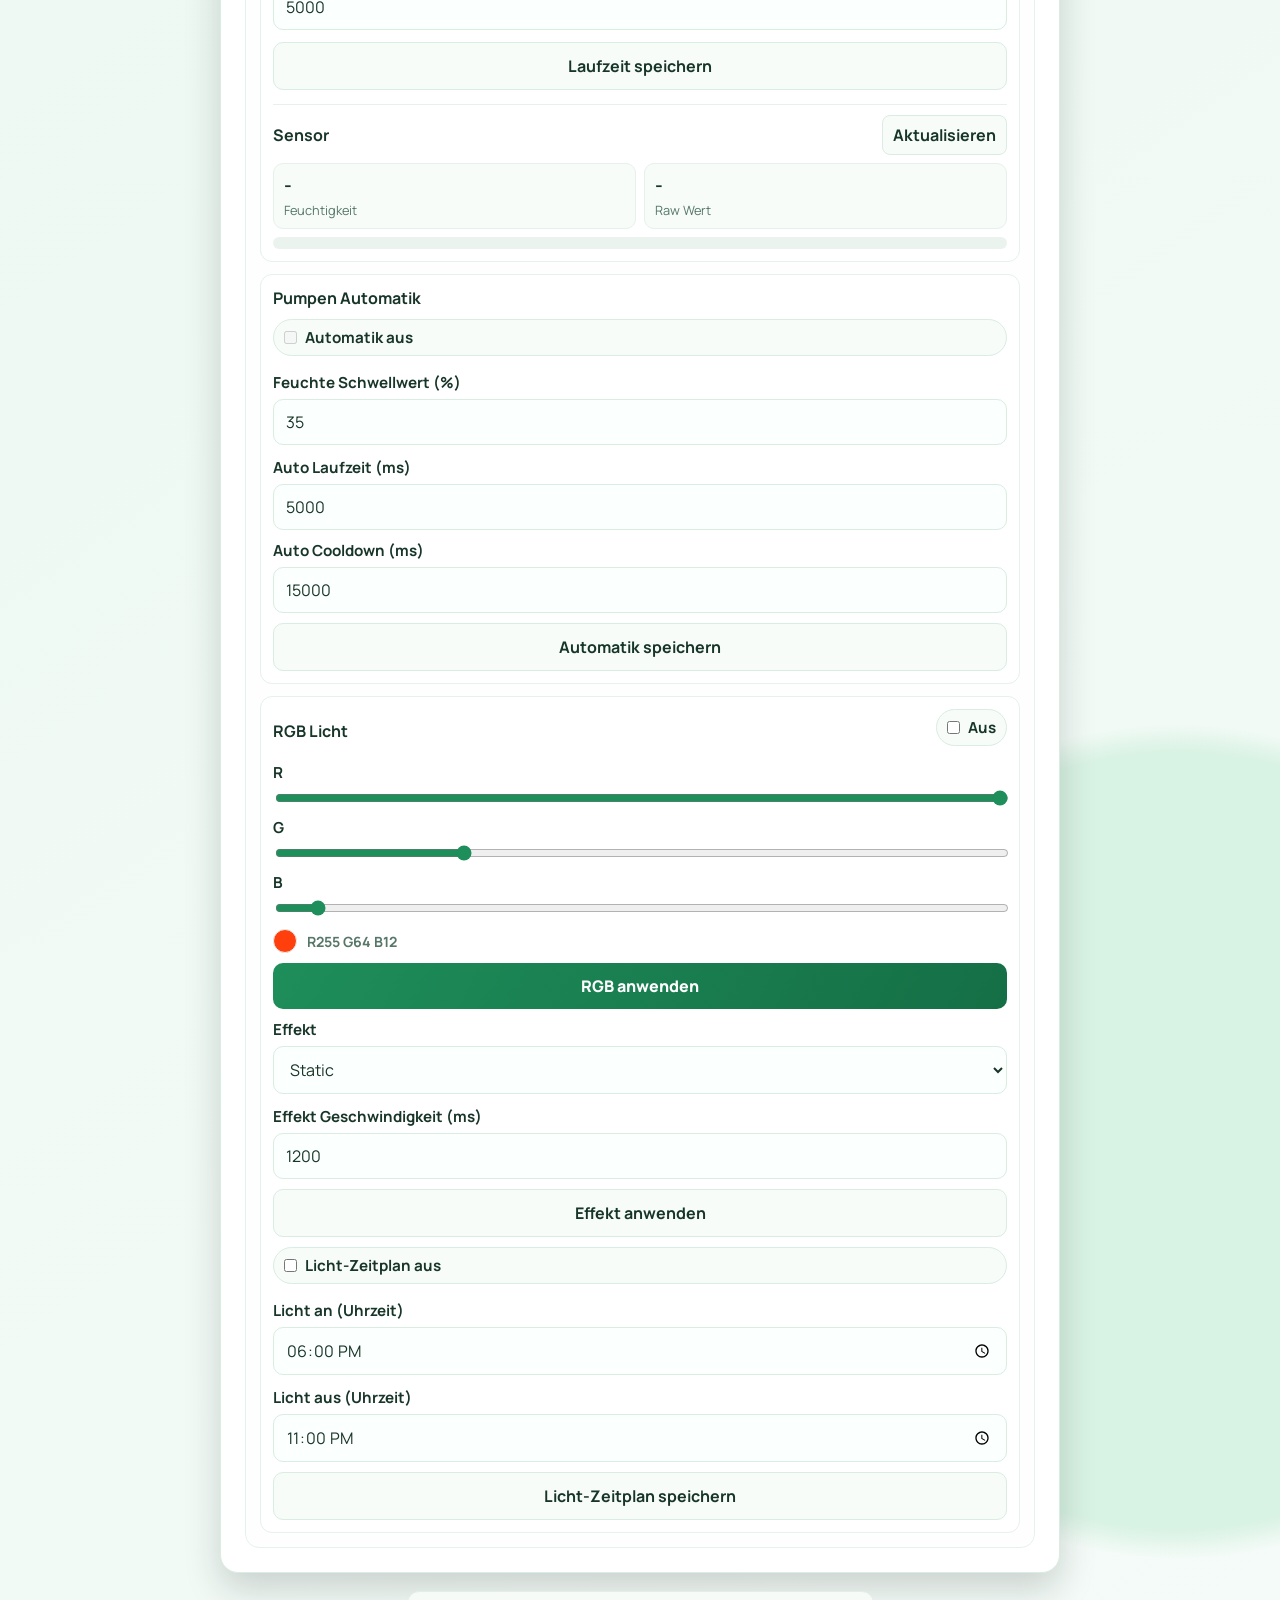
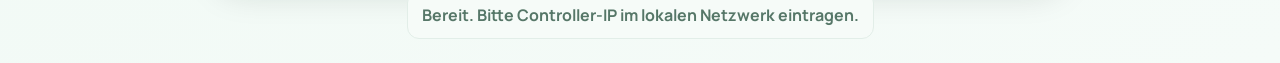
==== commit 09048bdb: "update" ====
--- a/vertical-garden-code/frontend/index.html
+++ b/vertical-garden-code/frontend/index.html
@@ -97,6 +97,7 @@
                         <div class="info-card"><span class="k">Pumpe</span><span id="statusPump" class="v">-</span></div>
                         <div class="info-card"><span class="k">Pumpenlaufzeit / Rest</span><span id="statusPumpDuration" class="v">-</span></div>
                         <div class="info-card"><span class="k">Pumpenmodus</span><span id="statusPumpMode" class="v">-</span></div>
+                        <div class="info-card"><span class="k">Auto Cooldown</span><span id="statusPumpCooldown" class="v">-</span></div>
                         <div class="info-card"><span class="k">Feuchtigkeit</span><span id="statusMoisture" class="v">-</span></div>
                         <div class="info-card"><span class="k">Licht</span><span id="statusLight" class="v">-</span></div>
                         <div class="info-card"><span class="k">Licht Effekt</span><span id="statusLightEffect" class="v">-</span></div>
@@ -196,6 +197,12 @@
                             <div>
                                 <label for="autoPumpDurationInput">Auto Laufzeit (ms)</label>
                                 <input id="autoPumpDurationInput" type="number" min="1000" max="120000" step="500" value="5000">
+                            </div>
+                        </div>
+                        <div class="row">
+                            <div>
+                                <label for="autoPumpCooldownInput">Auto Cooldown (ms)</label>
+                                <input id="autoPumpCooldownInput" type="number" min="1000" max="600000" step="500" value="15000">
                             </div>
                         </div>
                         <div class="row single">
--- a/vertical-garden-code/frontend/styles.css
+++ b/vertical-garden-code/frontend/styles.css
@@ -479,9 +479,13 @@
     height: 68px;
     border-radius: 50%;
     border: 2px solid var(--line);
-    display: grid;
-    place-items: center;
-    font-size: 2rem;
+    display: flex;
+    align-items: center;
+    justify-content: center;
+    font-size: 1.8rem;
+    line-height: 1;
+    text-align: center;
+    font-family: "Segoe UI Symbol", "Manrope", sans-serif;
     color: var(--subtle);
     background: var(--soft);
     transition: color 0.2s ease, border-color 0.2s ease;
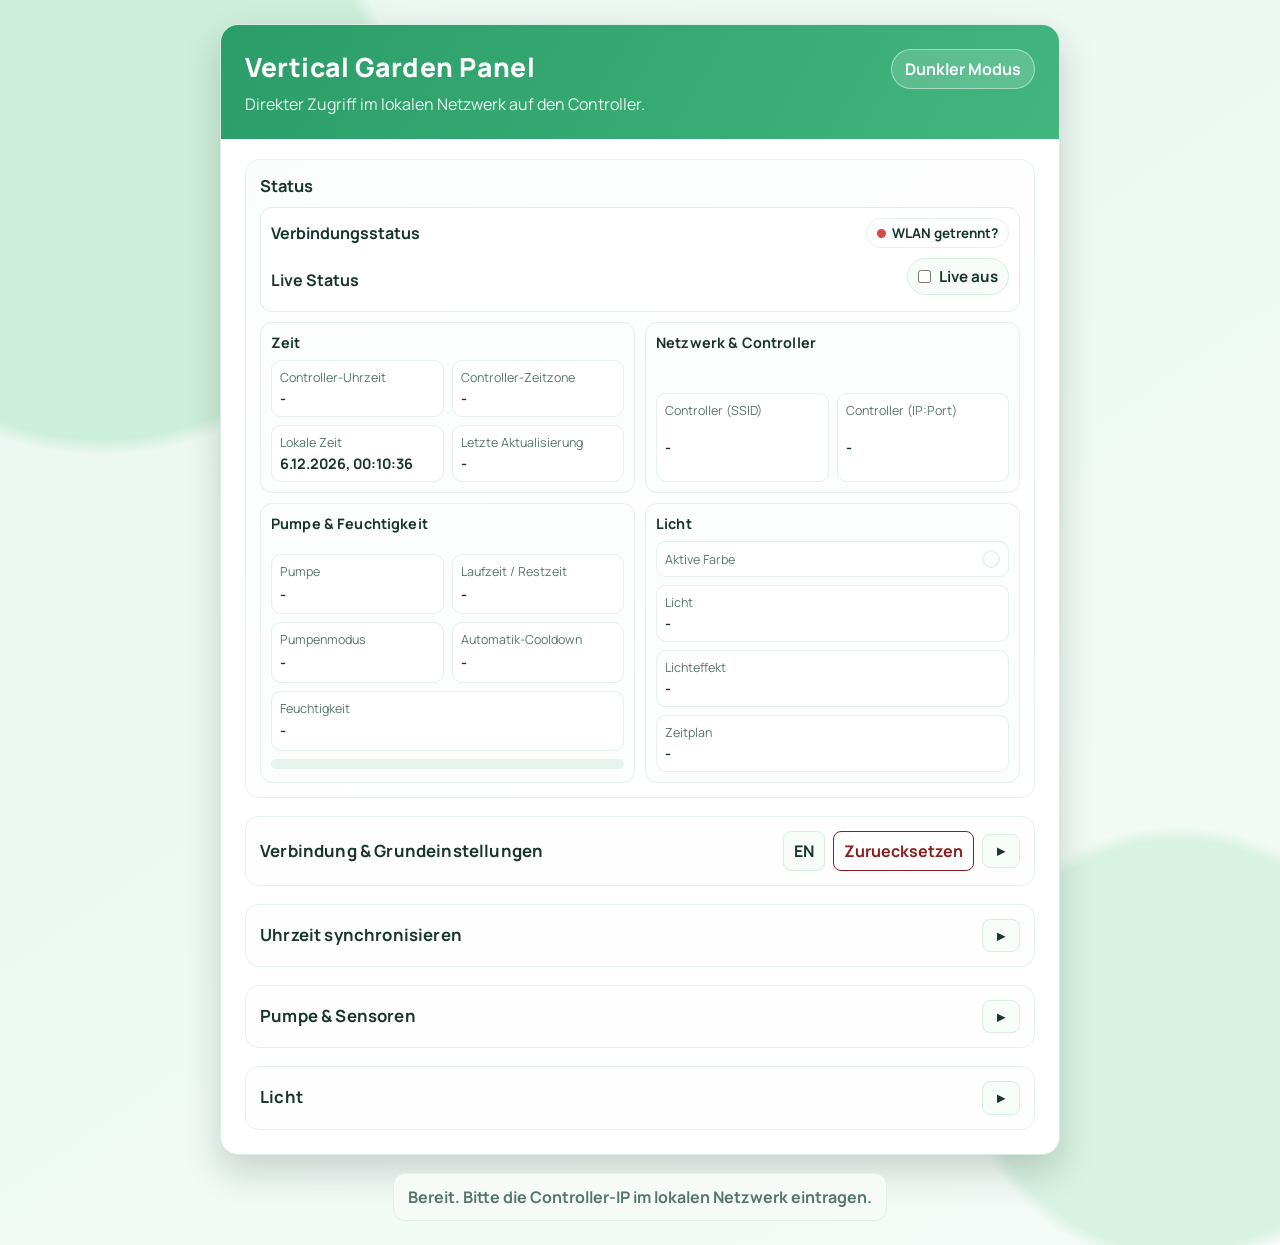
==== commit d8528e63: "update all files" ====
--- a/vertical-garden-code/frontend/index.html
+++ b/vertical-garden-code/frontend/index.html
@@ -14,69 +14,20 @@
         <header class="panel-header">
             <div class="panel-header-main">
                 <h1 id="titleText">Vertical Garden Panel</h1>
-                <p id="subtitleText">Direkter Zugriff im lokalen Netzwerk auf deinen Controller.</p>
+                <p id="subtitleText">Direkter Zugriff im lokalen Netzwerk auf den Controller.</p>
             </div>
             <button id="themeToggle" class="theme-toggle" type="button">Dark Mode</button>
         </header>
 
         <main class="panel-body">
-            <section class="section">
-                <div class="section-title">
-                    <h2 id="settingsTitle">Settings</h2>
-                    <div class="tools">
-                        <button id="languageToggle" class="secondary tiny-button" type="button">DE / EN</button>
-                        <button id="resetButton" class="danger-button" type="button">Reset</button>
-                    </div>
-                </div>
-
-                <div class="row">
-                    <div>
-                        <label id="ipLabel" for="ipInput">Controller IP-Adresse</label>
-                        <input id="ipInput" type="text" placeholder="z.B. 192.168.178.45" autocomplete="off">
-                    </div>
-                    <div>
-                        <label id="timezoneLabel" for="timezoneInput">Zeitzone</label>
-                        <select id="timezoneInput"></select>
-                    </div>
-                </div>
-
-                <div class="advanced-panel">
-                    <button id="advancedToggle" class="advanced-toggle" type="button">
-                        <strong id="advancedTitle">Advanced Options</strong>
-                        <span id="advancedChevron">▾</span>
-                    </button>
-                    <div id="advancedContent" class="advanced-content" hidden>
-                        <div class="row">
-                            <label class="port-toggle" for="portEnabled">
-                                <input id="portEnabled" type="checkbox">
-                                <span id="portEnabledLabel">Custom Port verwenden</span>
-                            </label>
-                            <div>
-                                <label id="portLabel" for="portInput">Custom Port</label>
-                                <input id="portInput" type="number" min="1" max="65535" placeholder="80" value="80" disabled>
-                            </div>
-                        </div>
-                        <div class="row">
-                            <label class="rate-toggle" for="liveRateEnabled">
-                                <input id="liveRateEnabled" type="checkbox">
-                                <span id="liveRateEnabledLabel">Eigene Live-Rate verwenden</span>
-                            </label>
-                            <div>
-                                <label id="liveIntervalLabel" for="liveIntervalInput">Live-Intervall (ms)</label>
-                                <input id="liveIntervalInput" type="number" min="250" step="50" value="500" disabled>
-                            </div>
-                        </div>
-                    </div>
-                </div>
-
-                <div class="row">
-                    <button id="connectBtn" class="secondary" type="button">Verbindung prüfen</button>
-                    <button id="refreshControllerBtn" class="secondary" type="button">Status aktualisieren</button>
-                </div>
-
-                <div class="connection-panel">
+            <section class="status-hub" aria-label="Controller Status">
+                <div class="status-hub-head">
+                    <h2 id="statusHubTitle">Status</h2>
+                </div>
+
+                <div class="status-summary-card">
                     <div class="connection-row">
-                        <strong>Verbindungsstatus</strong>
+                        <strong id="statusConnectionTitle">Verbindungsstatus</strong>
                         <span id="connectionBadge" class="badge"><span id="connectionDot" class="dot"></span><span id="connectionText">Nicht geprüft</span></span>
                     </div>
                     <div class="live-state">
@@ -86,42 +37,124 @@
                             <span id="liveStatusToggleText">Live aus</span>
                         </label>
                     </div>
-
-                    <div class="controller-grid">
-                        <div class="info-card"><span class="k">Controller Zeit</span><span id="ctrlTime" class="v">-</span></div>
-                        <div class="info-card"><span class="k">Controller Zeitzone</span><span id="ctrlTimezone" class="v">-</span></div>
-                        <div class="info-card"><span class="k">Lokale Zeit</span><span id="ctrlLocal" class="v">-</span></div>
-                        <div class="info-card"><span class="k">Letzte Aktualisierung</span><span id="ctrlUpdated" class="v">-</span></div>
-                        <div class="info-card"><span class="k">Geraet (SSID)</span><span id="statusDeviceSsid" class="v">-</span></div>
-                        <div class="info-card"><span class="k">Geraet (IP:Port)</span><span id="statusDeviceIp" class="v">-</span></div>
-                        <div class="info-card"><span class="k">Pumpe</span><span id="statusPump" class="v">-</span></div>
-                        <div class="info-card"><span class="k">Pumpenlaufzeit / Rest</span><span id="statusPumpDuration" class="v">-</span></div>
-                        <div class="info-card"><span class="k">Pumpenmodus</span><span id="statusPumpMode" class="v">-</span></div>
-                        <div class="info-card"><span class="k">Auto Cooldown</span><span id="statusPumpCooldown" class="v">-</span></div>
-                        <div class="info-card"><span class="k">Feuchtigkeit</span><span id="statusMoisture" class="v">-</span></div>
-                        <div class="info-card"><span class="k">Licht</span><span id="statusLight" class="v">-</span></div>
-                        <div class="info-card"><span class="k">Licht Effekt</span><span id="statusLightEffect" class="v">-</span></div>
-                        <div class="info-card"><span class="k">Licht Zeitplan</span><span id="statusLightSchedule" class="v">-</span></div>
-                    </div>
-
-                </div>
+                </div>
+
+                <div class="status-categories">
+                    <article class="status-group">
+                        <h3 id="statusGroupTimeTitle">Zeit</h3>
+                        <div class="status-grid">
+                            <div class="status-metric"><span id="statusLabelCtrlTime" class="k">Controller-Uhrzeit</span><span id="ctrlTime" class="v">-</span></div>
+                            <div class="status-metric"><span id="statusLabelCtrlTimezone" class="k">Controller-Zeitzone</span><span id="ctrlTimezone" class="v">-</span></div>
+                            <div class="status-metric"><span id="statusLabelLocalTime" class="k">Lokale Zeit</span><span id="ctrlLocal" class="v">-</span></div>
+                            <div class="status-metric"><span id="statusLabelUpdated" class="k">Letzte Aktualisierung</span><span id="ctrlUpdated" class="v">-</span></div>
+                        </div>
+                    </article>
+
+                    <article class="status-group">
+                        <h3 id="statusGroupNetworkTitle">Netzwerk &amp; Controller</h3>
+                        <div class="status-grid">
+                            <div class="status-metric"><span id="statusLabelDeviceSsid" class="k">Controller (SSID)</span><span id="statusDeviceSsid" class="v">-</span></div>
+                            <div class="status-metric"><span id="statusLabelDeviceIp" class="k">Controller (IP:Port)</span><span id="statusDeviceIp" class="v">-</span></div>
+                        </div>
+                    </article>
+
+                    <article class="status-group">
+                        <h3 id="statusGroupPumpTitle">Pumpe &amp; Feuchtigkeit</h3>
+                        <div class="status-grid">
+                            <div class="status-metric"><span id="statusLabelPump" class="k">Pumpe</span><span id="statusPump" class="v">-</span></div>
+                            <div class="status-metric"><span id="statusLabelPumpDuration" class="k">Laufzeit / Restzeit</span><span id="statusPumpDuration" class="v">-</span></div>
+                            <div class="status-metric"><span id="statusLabelPumpMode" class="k">Pumpenmodus</span><span id="statusPumpMode" class="v">-</span></div>
+                            <div class="status-metric"><span id="statusLabelPumpCooldown" class="k">Automatik-Cooldown</span><span id="statusPumpCooldown" class="v">-</span></div>
+                            <div class="status-metric status-metric-wide"><span id="statusLabelMoisture" class="k">Feuchtigkeit</span><span id="statusMoisture" class="v">-</span></div>
+                            <div class="status-moisture-bar" aria-hidden="true"><div id="statusMoistureFill" class="status-moisture-fill" style="width:0%"></div></div>
+                        </div>
+                    </article>
+
+                    <article class="status-group status-group-light">
+                        <h3 id="statusGroupLightTitle">Licht</h3>
+                        <div class="status-grid">
+                            <div class="status-metric status-light-preview-row">
+                                <span id="statusLabelLightSwatch" class="k">Aktive Farbe</span>
+                                <span id="statusLightSwatch" class="status-light-swatch" aria-hidden="true"></span>
+                            </div>
+                            <div class="status-metric"><span id="statusLabelLight" class="k">Licht</span><span id="statusLight" class="v">-</span></div>
+                            <div class="status-metric"><span id="statusLabelLightEffect" class="k">Lichteffekt</span><span id="statusLightEffect" class="v">-</span></div>
+                            <div class="status-metric"><span id="statusLabelLightSchedule" class="k">Zeitplan</span><span id="statusLightSchedule" class="v">-</span></div>
+                        </div>
+                    </article>
+                    </div>
             </section>
 
             <section class="section">
                 <div class="section-title">
-                    <h2 id="timeTitle">Zeit einstellen</h2>
+                    <h2 id="settingsTitle">Verbindung &amp; Grundeinstellungen</h2>
+                    <div class="tools">
+                        <button id="languageToggle" class="secondary tiny-button" type="button">DE / EN</button>
+                        <button id="resetButton" class="danger-button" type="button">Reset</button>
+                    </div>
                 </div>
 
                 <div class="row">
                     <div>
-                        <label id="timeModeLabel" for="timeMode">Zeitmodus</label>
+                        <label id="ipLabel" for="ipInput">Controller IP-Adresse</label>
+                        <input id="ipInput" type="text" placeholder="192.168.4.1" value="192.168.4.1" autocomplete="off">
+                    </div>
+                    <div>
+                        <label id="timezoneLabel" for="timezoneInput">Zeitzone</label>
+                        <select id="timezoneInput"></select>
+                    </div>
+                </div>
+
+                <div class="advanced-panel">
+                    <button id="advancedToggle" class="advanced-toggle" type="button">
+                        <strong id="advancedTitle">Erweiterte Einstellungen</strong>
+                        <span id="advancedChevron">▾</span>
+                    </button>
+                    <div id="advancedContent" class="advanced-content" hidden>
+                        <div class="row">
+                            <label class="port-toggle" for="portEnabled">
+                                <input id="portEnabled" type="checkbox">
+                                <span id="portEnabledLabel">Custom Port verwenden</span>
+                            </label>
+                            <div>
+                                <label id="portLabel" for="portInput">Custom Port</label>
+                                <input id="portInput" type="number" min="1" max="65535" placeholder="80" value="80" disabled>
+                            </div>
+                        </div>
+                        <div class="row">
+                            <label class="rate-toggle" for="liveRateEnabled">
+                                <input id="liveRateEnabled" type="checkbox">
+                                <span id="liveRateEnabledLabel">Eigene Live-Rate verwenden</span>
+                            </label>
+                            <div>
+                                <label id="liveIntervalLabel" for="liveIntervalInput">Live-Intervall (ms)</label>
+                                <input id="liveIntervalInput" type="number" min="250" step="50" value="500" disabled>
+                            </div>
+                        </div>
+                    </div>
+                </div>
+
+                <div class="row">
+                    <button id="connectBtn" class="secondary" type="button">Controller verbinden</button>
+                    <button id="refreshControllerBtn" class="secondary" type="button">Controllerdaten laden</button>
+                </div>
+            </section>
+
+            <section class="section">
+                <div class="section-title">
+                    <h2 id="timeTitle">Uhrzeit synchronisieren</h2>
+                </div>
+
+                <div class="row">
+                    <div>
+                        <label id="timeModeLabel" for="timeMode">Synchronisationsmodus</label>
                         <select id="timeMode">
                             <option value="now">Jetzt (automatisch)</option>
                             <option value="manual">Manuell einstellen</option>
                         </select>
                     </div>
                     <div>
-                        <label id="manualTimeLabel" for="manualTime">Manuelle Zeit</label>
+                        <label id="manualTimeLabel" for="manualTime">Manueller Zeitpunkt</label>
                         <input id="manualTime" type="datetime-local" step="1" disabled>
                     </div>
                 </div>
@@ -131,13 +164,13 @@
                 </div>
 
                 <div class="row single">
-                    <button id="syncBtn" type="button">Zeit an Controller senden</button>
+                    <button id="syncBtn" type="button">Uhrzeit senden</button>
                 </div>
             </section>
 
             <section class="section">
                 <div class="section-title">
-                    <h2 id="gardenTitle">Vertical Garden</h2>
+                    <h2 id="pumpSensorSectionTitle">Pumpe &amp; Sensoren</h2>
                 </div>
 
                 <div class="garden-grid">
@@ -150,7 +183,7 @@
                             <div id="pumpFan" class="pump-fan" aria-hidden="true">✶</div>
                         </div>
                         <div class="row single">
-                            <button id="pumpToggleBtn" type="button">Pumpe umschalten</button>
+                            <button id="pumpToggleBtn" type="button">Pumpe starten/stoppen</button>
                         </div>
                         <label class="pill-toggle" for="manualPumpControlToggle">
                             <input id="manualPumpControlToggle" type="checkbox" checked>
@@ -162,18 +195,18 @@
                                 <input id="pumpDurationInput" type="number" min="1000" max="120000" step="500" value="5000">
                             </div>
                             <div class="button-column">
-                                <button id="pumpDurationSaveBtn" class="secondary" type="button">Laufzeit speichern</button>
+                                <button id="pumpDurationSaveBtn" class="secondary" type="button">Pumpenlaufzeit speichern</button>
                             </div>
                         </div>
 
                         <div class="sensor-in-pump">
                             <div class="card-head">
-                                <h3 id="sensorTitle">Sensor</h3>
+                                <h3 id="sensorTitle">Bodenfeuchte-Sensor</h3>
                                 <button id="sensorRefreshBtn" class="secondary tiny-button" type="button">Aktualisieren</button>
                             </div>
                             <div class="sensor-values">
                                 <div><strong id="moisturePercent">-</strong><span id="moisturePercentLabel">Feuchtigkeit</span></div>
-                                <div><strong id="moistureRaw">-</strong><span id="moistureRawLabel">Raw Wert</span></div>
+                                <div><strong id="moistureRaw">-</strong><span id="moistureRawLabel">Sensorwert (Raw)</span></div>
                             </div>
                             <div class="sensor-bar">
                                 <div id="moistureBar" class="sensor-bar-fill" style="width:0%"></div>
@@ -183,7 +216,7 @@
 
                     <article class="garden-card">
                         <div class="card-head">
-                            <h3 id="pumpAutoTitle">Pumpen Automatik</h3>
+                            <h3 id="pumpAutoTitle">Pumpen-Automatik</h3>
                         </div>
                         <label class="pill-toggle" for="autoPumpEnabledToggle">
                             <input id="autoPumpEnabledToggle" type="checkbox">
@@ -191,67 +224,95 @@
                         </label>
                         <div class="row">
                             <div>
-                                <label for="moistureThresholdInput">Feuchte Schwellwert (%)</label>
+                                <label id="moistureThresholdLabel" for="moistureThresholdInput">Feuchtigkeits-Schwellwert (%)</label>
                                 <input id="moistureThresholdInput" type="number" min="0" max="100" step="1" value="35">
                             </div>
                             <div>
-                                <label for="autoPumpDurationInput">Auto Laufzeit (ms)</label>
+                                <label id="autoPumpDurationLabel" for="autoPumpDurationInput">Auto Laufzeit (ms)</label>
                                 <input id="autoPumpDurationInput" type="number" min="1000" max="120000" step="500" value="5000">
                             </div>
                         </div>
                         <div class="row">
                             <div>
-                                <label for="autoPumpCooldownInput">Auto Cooldown (ms)</label>
+                                <label id="autoPumpCooldownLabel" for="autoPumpCooldownInput">Auto Cooldown (ms)</label>
                                 <input id="autoPumpCooldownInput" type="number" min="1000" max="600000" step="500" value="15000">
                             </div>
                         </div>
                         <div class="row single">
-                            <button id="gardenSettingsSaveBtn" class="secondary" type="button">Automatik speichern</button>
-                        </div>
-                    </article>
-
+                            <button id="gardenSettingsSaveBtn" class="secondary" type="button">Automatik-Einstellungen speichern</button>
+                        </div>
+                    </article>
+                </div>
+            </section>
+
+            <section class="section">
+                <div class="section-title">
+                    <h2 id="lightSectionTitle">Licht</h2>
+                </div>
+
+                <div class="garden-grid">
                     <article class="garden-card">
-                        <div class="card-head">
-                            <h3 id="lightTitle">RGB Licht</h3>
-                            <label class="pill-toggle" for="lightEnabledToggle">
-                                <input id="lightEnabledToggle" type="checkbox">
-                                <span id="lightEnabledText">Aus</span>
-                            </label>
-                        </div>
-
-                        <div class="rgb-grid">
-                            <label for="lightR">R <input id="lightR" type="range" min="0" max="255" value="255"></label>
-                            <label for="lightG">G <input id="lightG" type="range" min="0" max="255" value="64"></label>
-                            <label for="lightB">B <input id="lightB" type="range" min="0" max="255" value="12"></label>
-                        </div>
-
-                        <div class="light-preview-row">
-                            <span id="lightPreview" class="light-preview"></span>
-                            <span id="lightValueText" class="light-values">R255 G64 B12</span>
-                        </div>
-
-                        <div class="row single">
-                            <button id="lightApplyBtn" type="button">RGB anwenden</button>
-                        </div>
-
-                        <div class="row">
-                            <div>
-                                <label for="lightEffectSelect">Effekt</label>
-                                <select id="lightEffectSelect">
-                                    <option value="static">Static</option>
-                                    <option value="blink">Blink</option>
-                                    <option value="breathe">Breathe</option>
-                                    <option value="rainbow">Rainbow</option>
-                                </select>
-                            </div>
-                            <div>
-                                <label for="lightEffectSpeedInput">Effekt Geschwindigkeit (ms)</label>
-                                <input id="lightEffectSpeedInput" type="number" min="120" max="10000" step="10" value="1200">
-                            </div>
-                        </div>
-                        <div class="row single">
-                            <button id="lightEffectApplyBtn" class="secondary" type="button">Effekt anwenden</button>
-                        </div>
+                        <div class="card-head light-card-head">
+                            <div class="light-title-wrap">
+                                <h3 id="lightTitle">Lichtsteuerung</h3>
+                                <div class="light-preview-row light-preview-inline">
+                                    <span id="lightPreview" class="light-preview"></span>
+                                    <span id="lightValueText" class="light-values">R255 G64 B12</span>
+                                </div>
+                            </div>
+                        </div>
+
+                        <p id="lightApplyHintText" class="light-apply-hint">Farbe, Helligkeit und Effekt werden gemeinsam mit "Licht speichern &amp; anwenden" uebernommen.</p>
+
+                        <div class="row">
+                            <div>
+                                <label id="lightBrightnessLabel" for="lightBrightness">Helligkeit</label>
+                                <input id="lightBrightness" type="range" min="0" max="100" value="100">
+                            </div>
+                            <div class="brightness-value">
+                                <span id="lightBrightnessText">100%</span>
+                            </div>
+                        </div>
+
+                        <p id="lightZeroHintText" class="light-zero-hint">Hinweis: 0% Helligkeit entspricht Aus.</p>
+
+                        <div class="row">
+                        <div>
+                            <label id="lightEffectLabel" for="lightEffectSelect">Effekt</label>
+                            <select id="lightEffectSelect">
+                                <option value="static">Static</option>
+                                <option value="blink">Blink</option>
+                                <option value="breathe">Breathe</option>
+                                <option value="waves">Waves</option>
+                                <option value="rainbow">Rainbow</option>
+                            </select>
+                        </div>
+                        <div id="lightEffectSpeedContainer">
+                            <label id="lightEffectSpeedLabel" for="lightEffectSpeedInput">Effekttempo (ms)</label>
+                            <input id="lightEffectSpeedInput" type="number" min="120" max="10000" step="10" value="1200">
+                        </div>
+                    </div>
+
+                    <div class="row single">
+                        <button id="lightApplyBtn" type="button">Licht speichern &amp; anwenden</button>
+                    </div>
+
+                    <label class="pill-toggle" for="rgbModeToggle">
+                        <input id="rgbModeToggle" type="checkbox">
+                        <span id="rgbModeText">RGB aktivieren</span>
+                    </label>
+
+                    <div id="rgbMenu" class="rgb-menu" hidden>
+                        <div id="rgbControls">
+                            <div class="rgb-grid">
+                                <label for="lightR">R <input id="lightR" type="range" min="0" max="255" value="255"></label>
+                                <label for="lightG">G <input id="lightG" type="range" min="0" max="255" value="64"></label>
+                                <label for="lightB">B <input id="lightB" type="range" min="0" max="255" value="12"></label>
+                                </div>
+                            </div>
+                        </div>
+
+                        <div class="light-divider" aria-hidden="true"></div>
 
                         <label class="pill-toggle" for="lightScheduleEnabledToggle">
                             <input id="lightScheduleEnabledToggle" type="checkbox">
@@ -259,17 +320,18 @@
                         </label>
                         <div class="row">
                             <div>
-                                <label for="lightOnTimeInput">Licht an (Uhrzeit)</label>
+                                <label id="lightOnTimeLabel" for="lightOnTimeInput">Licht an (Uhrzeit)</label>
                                 <input id="lightOnTimeInput" type="time" value="18:00">
                             </div>
                             <div>
-                                <label for="lightOffTimeInput">Licht aus (Uhrzeit)</label>
+                                <label id="lightOffTimeLabel" for="lightOffTimeInput">Licht aus (Uhrzeit)</label>
                                 <input id="lightOffTimeInput" type="time" value="23:00">
                             </div>
                         </div>
                         <div class="row single">
-                            <button id="lightScheduleSaveBtn" class="secondary" type="button">Licht-Zeitplan speichern</button>
-                        </div>
+                            <button id="lightScheduleSaveBtn" class="secondary" type="button">Zeitplan speichern</button>
+                        </div>
+                        <p id="lightScheduleHintText" class="light-schedule-hint">Der Zeitplan nutzt die zuletzt oben mit "Licht speichern &amp; anwenden" gesicherte Farbe.</p>
                     </article>
                 </div>
 
@@ -277,7 +339,7 @@
         </main>
     </section>
 
-    <div id="globalStatus" class="global-status" aria-live="polite">Bereit. Bitte Controller-IP im lokalen Netzwerk eintragen.</div>
+    <div id="globalStatus" class="global-status" aria-live="polite">Bereit. Bitte die Controller-IP im lokalen Netzwerk eintragen.</div>
 
     <script src="./app.js"></script>
 </body>
--- a/vertical-garden-code/frontend/styles.css
+++ b/vertical-garden-code/frontend/styles.css
@@ -136,6 +136,137 @@
     gap: 18px;
 }
 
+.status-hub {
+    border: 1px solid var(--line);
+    border-radius: 14px;
+    padding: 14px;
+    background: linear-gradient(145deg, color-mix(in srgb, var(--soft), var(--card) 55%), var(--card));
+    display: grid;
+    gap: 10px;
+}
+
+.status-hub-head {
+    display: flex;
+    align-items: baseline;
+    justify-content: space-between;
+    gap: 10px;
+    flex-wrap: wrap;
+}
+
+.status-hub-head h2 {
+    margin: 0;
+    font-size: 1.03rem;
+}
+
+.status-hub-head p {
+    margin: 0;
+    font-size: 0.86rem;
+    color: var(--subtle);
+}
+
+.status-summary-card {
+    border: 1px solid color-mix(in srgb, var(--border), var(--line) 45%);
+    border-radius: 12px;
+    padding: 10px;
+    background: var(--card);
+    display: grid;
+    gap: 10px;
+    transition: border-color 0.24s ease, background-color 0.24s ease;
+}
+
+.status-categories {
+    display: grid;
+    grid-template-columns: repeat(2, minmax(0, 1fr));
+    gap: 10px;
+}
+
+.status-group {
+    border: 1px solid var(--line);
+    border-radius: 12px;
+    background: color-mix(in srgb, var(--soft), var(--card) 55%);
+    padding: 10px;
+    display: grid;
+    gap: 8px;
+    transition: border-color 0.24s ease, background-color 0.24s ease;
+}
+
+.status-group h3 {
+    margin: 0;
+    font-size: 0.9rem;
+    letter-spacing: 0.01em;
+}
+
+.status-group-light .status-grid {
+    grid-template-columns: 1fr;
+}
+
+.status-group-light .status-metric {
+    grid-column: 1 / -1;
+}
+
+.status-grid {
+    display: grid;
+    grid-template-columns: 1fr 1fr;
+    gap: 8px;
+}
+
+.status-metric {
+    border: 1px solid var(--line);
+    border-radius: 10px;
+    padding: 8px;
+    background: var(--card);
+    display: grid;
+    gap: 3px;
+    transition: border-color 0.24s ease, background-color 0.24s ease;
+}
+
+.status-metric .k {
+    color: var(--subtle);
+    font-size: 0.78rem;
+}
+
+.status-metric .v {
+    font-weight: 700;
+    font-size: 0.9rem;
+    word-break: break-word;
+}
+
+.status-metric-wide {
+    grid-column: 1 / -1;
+}
+
+.status-moisture-bar {
+    grid-column: 1 / -1;
+    height: 10px;
+    border-radius: 999px;
+    overflow: hidden;
+    background: color-mix(in srgb, var(--line), transparent 18%);
+}
+
+.status-moisture-fill {
+    height: 100%;
+    width: 0;
+    background: linear-gradient(90deg, #f59e0b, #22c55e);
+    transition: width 0.35s ease;
+}
+
+.status-light-preview-row {
+    display: flex;
+    align-items: center;
+    justify-content: space-between;
+    gap: 8px;
+}
+
+.status-light-swatch {
+    width: 18px;
+    height: 18px;
+    border-radius: 50%;
+    border: 1px solid var(--line);
+    background: color-mix(in srgb, var(--soft), var(--card) 50%);
+    box-shadow: inset 0 0 0 1px color-mix(in srgb, var(--line), transparent 35%);
+    transition: background-color 0.24s ease, border-color 0.24s ease;
+}
+
 .global-status {
     margin: 18px 24px 0;
     border-radius: 12px;
@@ -255,6 +386,45 @@
     flex-wrap: wrap;
 }
 
+.section-title-actions {
+    display: inline-flex;
+    align-items: center;
+    gap: 8px;
+    flex-wrap: wrap;
+}
+
+.section-collapse-btn {
+    width: auto;
+    min-width: 38px;
+    padding: 8px 10px;
+    display: inline-flex;
+    align-items: center;
+    justify-content: center;
+}
+
+.section-collapse-chevron {
+    font-size: 0.95rem;
+    line-height: 1;
+}
+
+.section-body {
+    display: grid;
+    gap: 12px;
+}
+
+.section-body[hidden] {
+    display: none;
+}
+
+.section.section-collapsed {
+    gap: 0;
+}
+
+.section.section-collapsed .section-title {
+    padding-bottom: 0;
+    border-bottom: 0;
+}
+
 .pill-toggle {
     display: inline-flex;
     align-items: center;
@@ -281,6 +451,15 @@
     padding: 12px;
     display: grid;
     gap: 10px;
+}
+
+.status-hub .connection-panel {
+    background: var(--card);
+    border-color: color-mix(in srgb, var(--border), var(--line) 50%);
+}
+
+.status-hub .controller-grid {
+    grid-template-columns: repeat(4, minmax(0, 1fr));
 }
 
 .connection-row {
@@ -308,6 +487,7 @@
     height: 9px;
     border-radius: 50%;
     background: var(--dot-idle);
+    transition: background-color 0.24s ease;
 }
 
 .dot.ok {
@@ -450,6 +630,53 @@
     font-size: 1rem;
 }
 
+.light-card-head {
+    align-items: flex-start;
+}
+
+.light-title-wrap {
+    display: grid;
+    gap: 6px;
+}
+
+.light-preview-inline {
+    margin-top: 0;
+}
+
+.light-apply-hint,
+.light-schedule-hint,
+.light-zero-hint {
+    margin: -2px 0 2px;
+    padding: 8px 10px;
+    border-radius: 10px;
+    border: 1px solid var(--line);
+    background: var(--soft);
+    color: var(--subtle);
+    font-size: 0.85rem;
+    line-height: 1.35;
+}
+
+.light-divider {
+    height: 1px;
+    width: 100%;
+    background: linear-gradient(90deg, transparent 0%, var(--line) 20%, var(--line) 80%, transparent 100%);
+    margin: 6px 0 4px;
+    position: relative;
+}
+
+.light-divider::after {
+    content: "";
+    position: absolute;
+    left: 50%;
+    top: 50%;
+    width: 8px;
+    height: 8px;
+    transform: translate(-50%, -50%);
+    border-radius: 50%;
+    background: var(--brand);
+    opacity: 0.35;
+}
+
 .state-badge {
     padding: 4px 10px;
     border-radius: 999px;
@@ -512,15 +739,37 @@
     gap: 8px;
 }
 
+.brightness-value {
+    display: grid;
+    align-items: center;
+    justify-items: center;
+    font-weight: 700;
+    color: var(--subtle);
+}
+
+.rgb-menu {
+    border: 1px solid var(--line);
+    border-radius: 12px;
+    padding: 12px;
+    background: var(--soft);
+    margin-top: 8px;
+}
+
 .rgb-grid label {
     margin: 0;
     display: grid;
     gap: 4px;
 }
 
-.rgb-grid input[type="range"] {
+.rgb-grid input[type="range"],
+#lightBrightness {
     accent-color: var(--brand);
     padding: 0;
+    cursor: pointer;
+    pointer-events: auto;
+    touch-action: manipulation;
+    -webkit-user-select: none;
+    user-select: none;
 }
 
 .light-preview-row {
@@ -536,6 +785,7 @@
     border: 1px solid var(--line);
     background: rgb(255, 64, 12);
     display: inline-block;
+    transition: background-color 0.24s ease, border-color 0.24s ease;
 }
 
 .light-values {
@@ -591,7 +841,7 @@
     height: 100%;
     width: 0;
     background: linear-gradient(90deg, #f59e0b, #22c55e);
-    transition: width 0.22s ease;
+    transition: width 0.35s ease;
 }
 
 @media (max-width: 860px) {
@@ -600,6 +850,14 @@
     .controller-grid {
         grid-template-columns: repeat(2, minmax(0, 1fr));
     }
+
+    .status-categories {
+        grid-template-columns: repeat(2, minmax(0, 1fr));
+    }
+
+    .status-grid {
+        grid-template-columns: 1fr;
+    }
 }
 
 .rate-toggle input {
@@ -678,6 +936,10 @@
         grid-template-columns: 1fr;
     }
 
+    .status-categories {
+        grid-template-columns: 1fr;
+    }
+
     .panel-header {
         flex-direction: column;
     }
